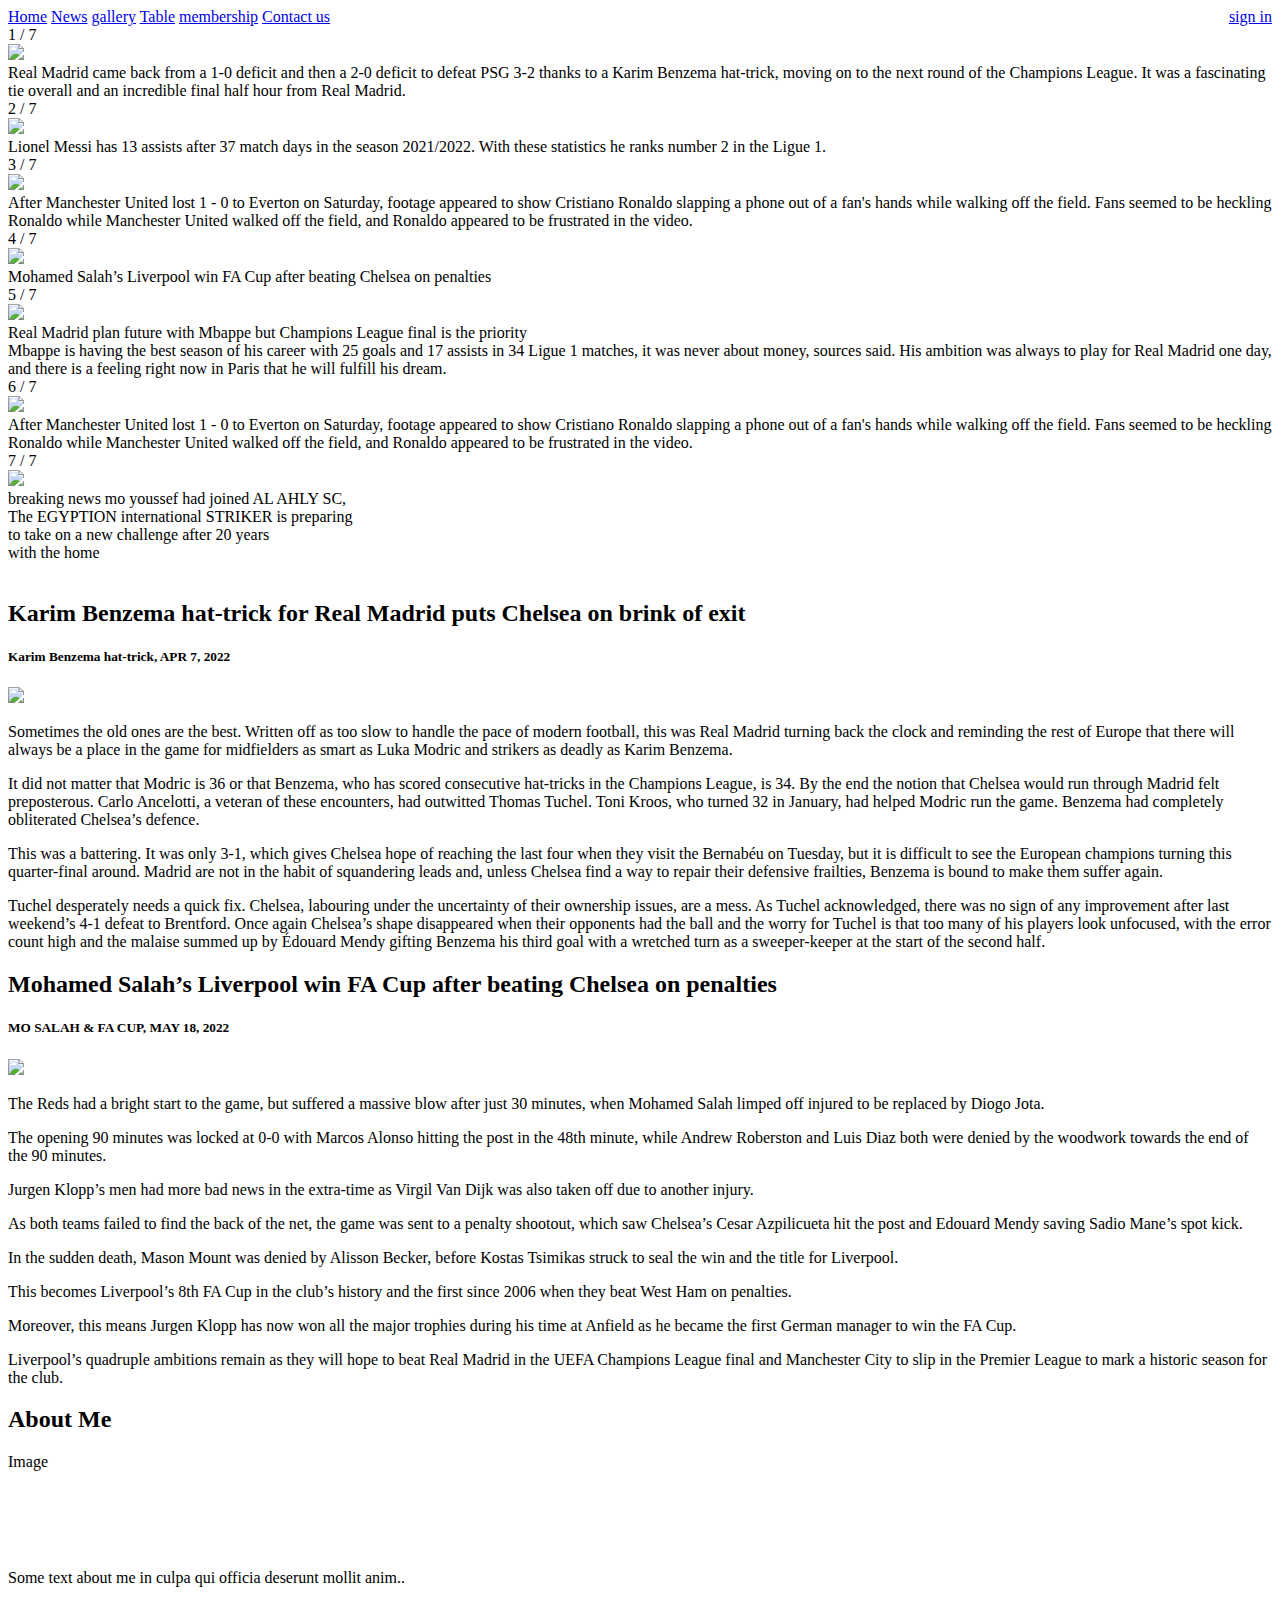
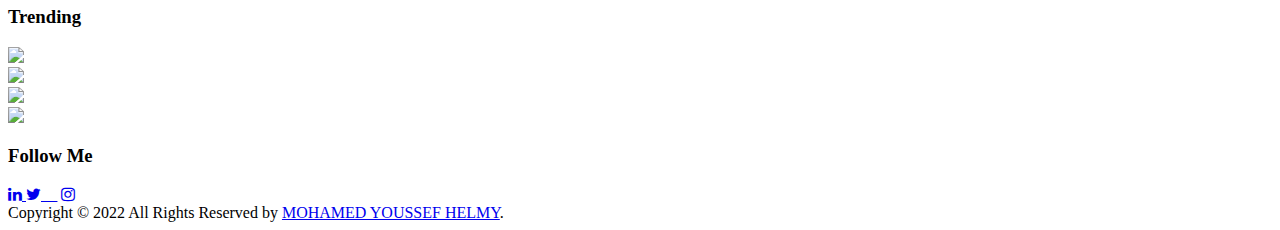
==== index.html @ 644858c1 "Create index.html" ====
<!DOCTYPE html>
<html>
    <link rel="stylesheet" href="style.css">
    <link rel="stylesheet" href="F:\Web\project kolya\css\all.min.css">
    <link rel="stylesheet" href="https://cdnjs.cloudflare.com/ajax/libs/font-awesome/4.7.0/css/font-awesome.min.css">

    <head>
</head>
<body>
    <div class="topnav">
        <a href="#gallary">Home</a>
        <a href="#news">News</a>
        <a href="menu.html">gallery</a>
        <a href="test.html">Table</a>
        <a href="member.html">membership</a>
        <a href="#contact">Contact us</a>
        <a href="sign form.html" style="float:right">sign in</a>
      </div>
      
<div class="header" id="gallary">
        
        <div class="mySlides fade">
            <div class="numbertext">1 / 7</div>
            <img src="img\kb9.jpg" style="width:100% ;"   >
            <div class="text">Real Madrid came back from a 1-0 deficit and then a 2-0 deficit to defeat PSG 3-2 thanks to a Karim Benzema hat-trick, moving on to the next round of the Champions League. It was a fascinating tie overall and an incredible final half hour from Real Madrid.</div>
          </div>        
          <div class="mySlides fade">
            <div class="numbertext">2 / 7</div>
            <img src="img\messi.jpg" style="width:100% ;" >
            <div class="text">Lionel Messi has 13 assists after 37 match days in the season 2021/2022. With these statistics he ranks number 2 in the Ligue 1.</div>
          </div>
          <div class="mySlides fade">
            <div class="numbertext">3 / 7</div>
            <img src="img\cr7.jpg" style="width:100% ;">
            <div class="text">After Manchester United lost 1 - 0 to Everton on Saturday, footage appeared to show Cristiano Ronaldo slapping a phone out of a fan's hands while walking off the field. Fans seemed to be heckling Ronaldo while Manchester United walked off the field, and Ronaldo appeared to be frustrated in the video.</div>
          </div>
          <div class="mySlides fade">
            <div class="numbertext">4 / 7</div>
            <img src="img\salah.jpg" style="width: 100%;" >
            <div class="text"> Mohamed Salah’s Liverpool win FA Cup after beating Chelsea on penalties </div>
          </div>
          <div class="mySlides fade">
            <div class="numbertext">5 / 7</div>
            <img src="img\mp.jpg" style="width:100%;">
            <div class="text">Real Madrid plan future with Mbappe but Champions League final is the priority <br> Mbappe is having the best season of his career with 25 goals and 17 assists in 34 Ligue 1 matches, it was never about money, sources said. His ambition was always to play for Real Madrid one day, and there is a feeling right now in Paris that he will fulfill his dream.</div>
          </div>
          <div class="mySlides fade">
            <div class="numbertext">6 / 7</div>
            <img src="img\cr7.jpg" style="width:100%; ">
            <div class="text">After Manchester United lost 1 - 0 to Everton on Saturday, footage appeared to show Cristiano Ronaldo slapping a phone out of a fan's hands while walking off the field. Fans seemed to be heckling Ronaldo while Manchester United walked off the field, and Ronaldo appeared to be frustrated in the video.</div>
          </div>
          <div class="mySlides fade">
            <div class="numbertext">7 / 7</div>
            <img src="img\mo youssef.jpeg" style="width:40% ;">
            <div class="text" style="width: 100%;" > breaking news mo youssef had joined AL AHLY SC,<br>The EGYPTION international  STRIKER is preparing <br>to take on a new challenge after 20 years<br> with the home</div>
          </div>
              <br>
    
    <div style="text-align:center">
      <span class="dot"></span> 
      <span class="dot"></span> 
      <span class="dot"></span> 
      <span class="dot"></span> 
      <span class="dot"></span> 
      <span class="dot"></span> 
      <span class="dot"></span> 
    </div>
    

</div>


<div class="row">
  <div class="leftcolumn">
    <div class="card" id="news">
      <h2>Karim Benzema hat-trick for Real Madrid puts Chelsea on brink of exit</h2>
      <h5>Karim Benzema hat-trick, APR 7, 2022</h5>
      <div class="fakeimg" >  
        <img src="img\kb9.jpg" style="width: 100%;" >
     </div>
      <p>Sometimes the old ones are the best. Written off as too slow to handle the pace of modern football, this was Real Madrid turning back the clock and reminding the rest of Europe that there will always be a place in the game for midfielders as smart as Luka Modric and strikers as deadly as Karim Benzema.</p>
      <p>It did not matter that Modric is 36 or that Benzema, who has scored consecutive hat-tricks in the Champions League, is 34. By the end the notion that Chelsea would run through Madrid felt preposterous. Carlo Ancelotti, a veteran of these encounters, had outwitted Thomas Tuchel. Toni Kroos, who turned 32 in January, had helped Modric run the game. Benzema had completely obliterated Chelsea’s defence.</p>
      <p> This was a battering. It was only 3-1, which gives Chelsea hope of reaching the last four when they visit the Bernabéu on Tuesday, but it is difficult to see the European champions turning this quarter-final around. Madrid are not in the habit of squandering leads and, unless Chelsea find a way to repair their defensive frailties, Benzema is bound to make them suffer again.</p>  
      <p>Tuchel desperately needs a quick fix. Chelsea, labouring under the uncertainty of their ownership issues, are a mess. As Tuchel acknowledged, there was no sign of any improvement after last weekend’s 4-1 defeat to Brentford. Once again Chelsea’s shape disappeared when their opponents had the ball and the worry for Tuchel is that too many of his players look unfocused, with the error count high and the malaise summed up by Édouard Mendy gifting Benzema his third goal with a wretched turn as a sweeper-keeper at the start of the second half.</p>  
    </div>
    <div class="card">
      <h2>Mohamed Salah’s Liverpool win FA Cup after beating Chelsea on penalties</h2>
      <h5>MO SALAH & FA CUP, MAY 18, 2022</h5>
      <div class="fakeimg">
        <img src="img\salah.webp" style="width: 100%;" >
      </div>
      <p>The Reds had a bright start to the game, but suffered a massive blow after just 30 minutes, when Mohamed Salah limped off injured to be replaced by Diogo Jota.</p>
      <p>The opening 90 minutes was locked at 0-0 with Marcos Alonso hitting the post in the 48th minute, while Andrew Roberston and Luis Diaz both were denied by the woodwork towards the end of the 90 minutes.</p>
      <p>Jurgen Klopp’s men had more bad news in the extra-time as Virgil Van Dijk was also taken off due to another injury.</p>
      <p>As both teams failed to find the back of the net, the game was sent to a penalty shootout, which saw Chelsea’s Cesar Azpilicueta hit the post and Edouard Mendy saving Sadio Mane’s spot kick.</p>
      <p>In the sudden death, Mason Mount was denied by Alisson Becker, before Kostas Tsimikas struck to seal the win and the title for Liverpool.</p>
      <p>This becomes Liverpool’s 8th FA Cup in the club’s history and the first since 2006 when they beat West Ham on penalties.</p>
      <p>Moreover, this means Jurgen Klopp has now won all the major trophies during his time at Anfield as he became the first German manager to win the FA Cup.</p>
      <p>Liverpool’s quadruple ambitions remain as they will hope to beat Real Madrid in the UEFA Champions League final and Manchester City to slip in the Premier League to mark a historic season for the club.</p>
    </div>
  </div>
  <div class="rightcolumn">
    <div class="card" >
      <h2>About Me</h2>
      <div class="fakeimg" style="height:100px;">Image</div>
      <p>Some text about me in culpa qui officia deserunt mollit anim..</p>
    </div>
    <div class="card" id="trend" >
        <h3>Trending</h3>
      <div class="fakeimg">
        <a href="https://www.kingfut.com/2022/05/14/mohamed-salah-liverpool-fa-cup-win/">      
     <img src="img\salah.jpg" style="width: 100%;" >
      </a>
    </div>
    <div class="fakeimg">
        <a href="https://www.youtube.com/watch?v=PijxXxmPAd4">      
            <img src="img\cr7.jpg" style="width:100% ;">
        </a>
    </div>
    <div class="fakeimg">
        <a href="https://one-versus-one.com/en/players/Lionel-Andres-Messi">      
            <img src="img\messi.jpg" style="width:100% ;" >
      </a>
    </div>
    <div class="fakeimg">
        <a href="https://www.espn.com/soccer/soccer-transfers/story/4668219/psg-give-up-on-kylian-mbappe-with-real-madrid-deal-close-sources">      
            <img src="img\mp.jpg" style="width:100%;">
      </a>
    </div>

    </div>
    <div class="card" id="contact">
        <h3>Follow Me</h3>
      <div class="social-container">
        <a  href="https://www.linkedin.com/in/mohamed-youssef-3921621b5/" class="social-linkedin">   <i class="fa fa-linkedin"></i>
        <a  href="https://www.linkedin.com/in/mohamed-youssef-3921621b5/" class="social-twitter">  <i class="fa fa-twitter"></i></i>
        <a  href="https://www.facebook.com/mohamed.youssef.7528610" class="social-face"><i class="fab fa-facebook-f"></i></a>
        <a  href="https://mail.google.com/mail/u/1/#inbox" class="social-go">  <i class="fab fa-google-plus-g"></i></a>
        <a  href="https://www.instagram.com/mohamed_youssef_j0/?hl=en" class="social-ig">  <i class="fa fa-instagram"></i></a>
        </a>
    </div>
    </div>
  </div>

</div>

<footer class="footer">
<div class="container">
    Copyright &copy; 2022 All Rights Reserved by 
    <a class="link" href="https://www.linkedin.com/in/mohamed-youssef-3921621b5/">MOHAMED YOUSSEF HELMY</a>.
</div>
</footer>
<script src="indexjs.js"></script>
</body>
</html>
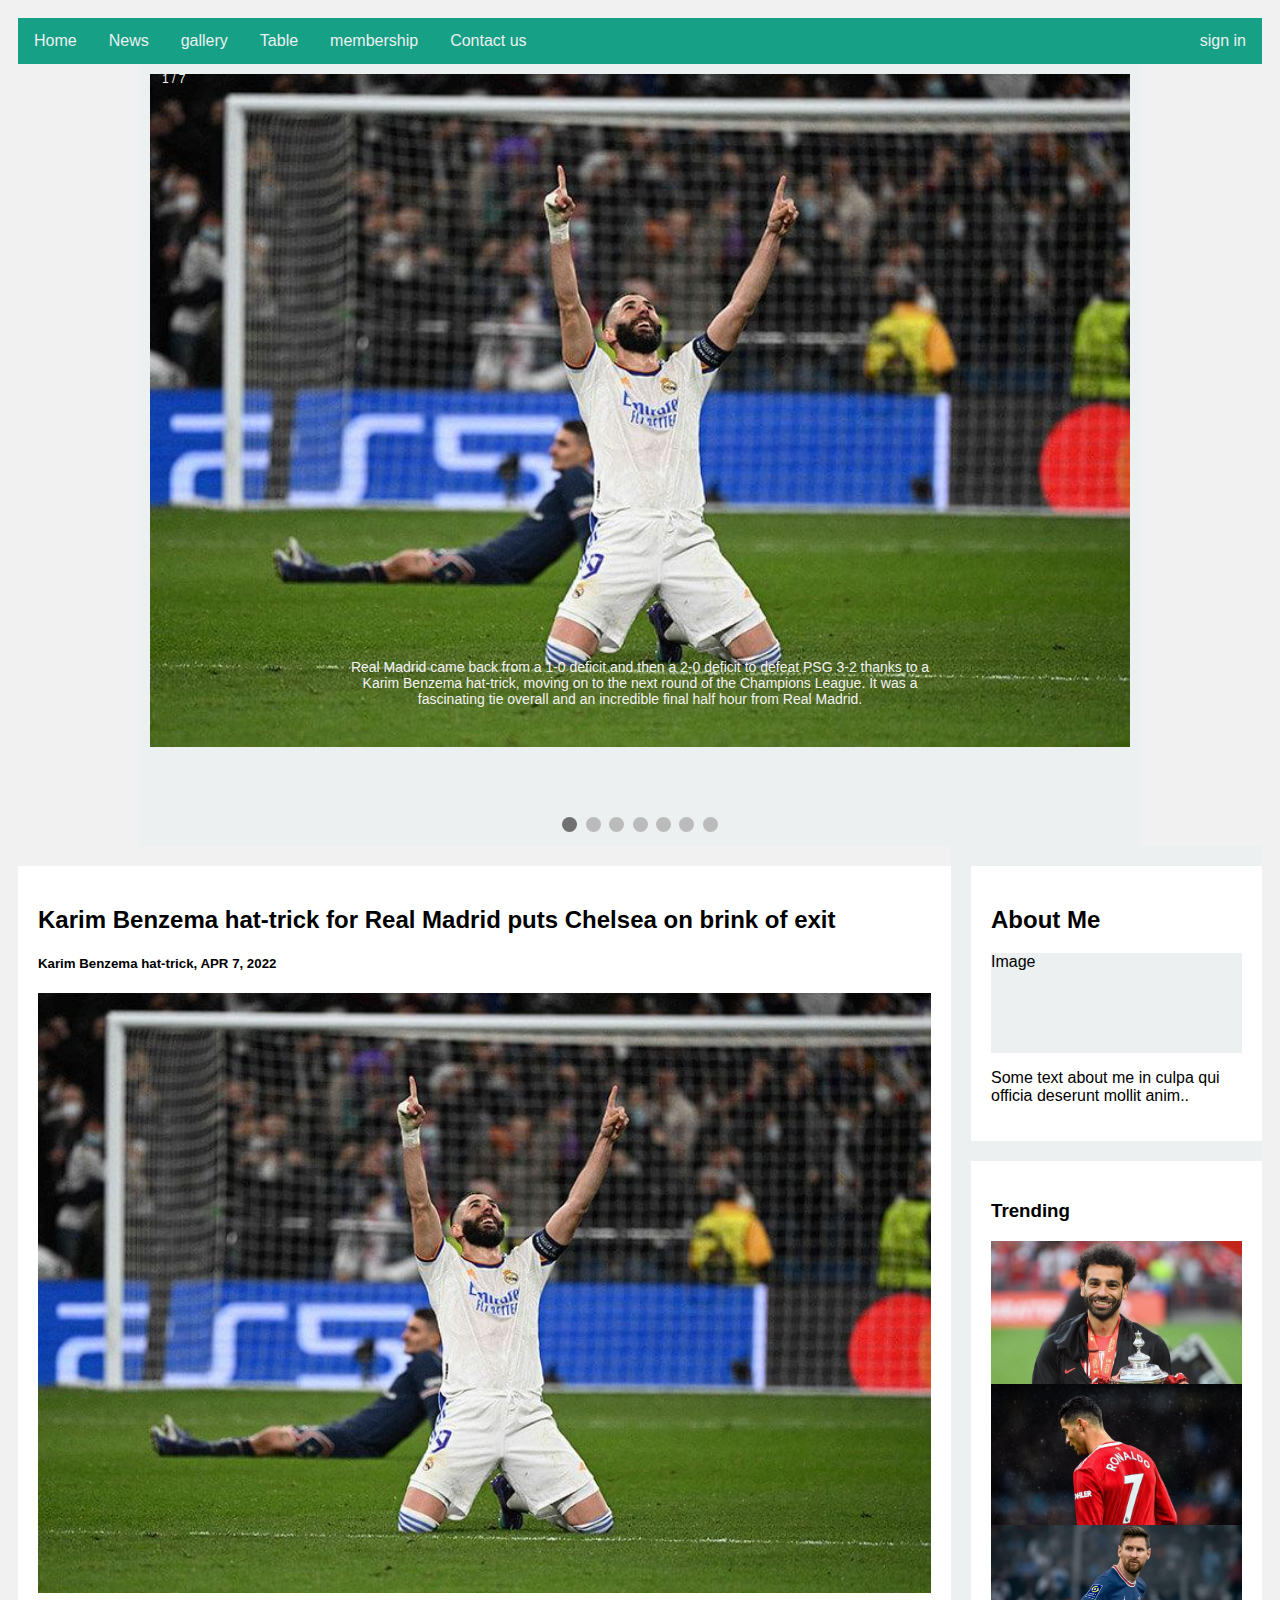
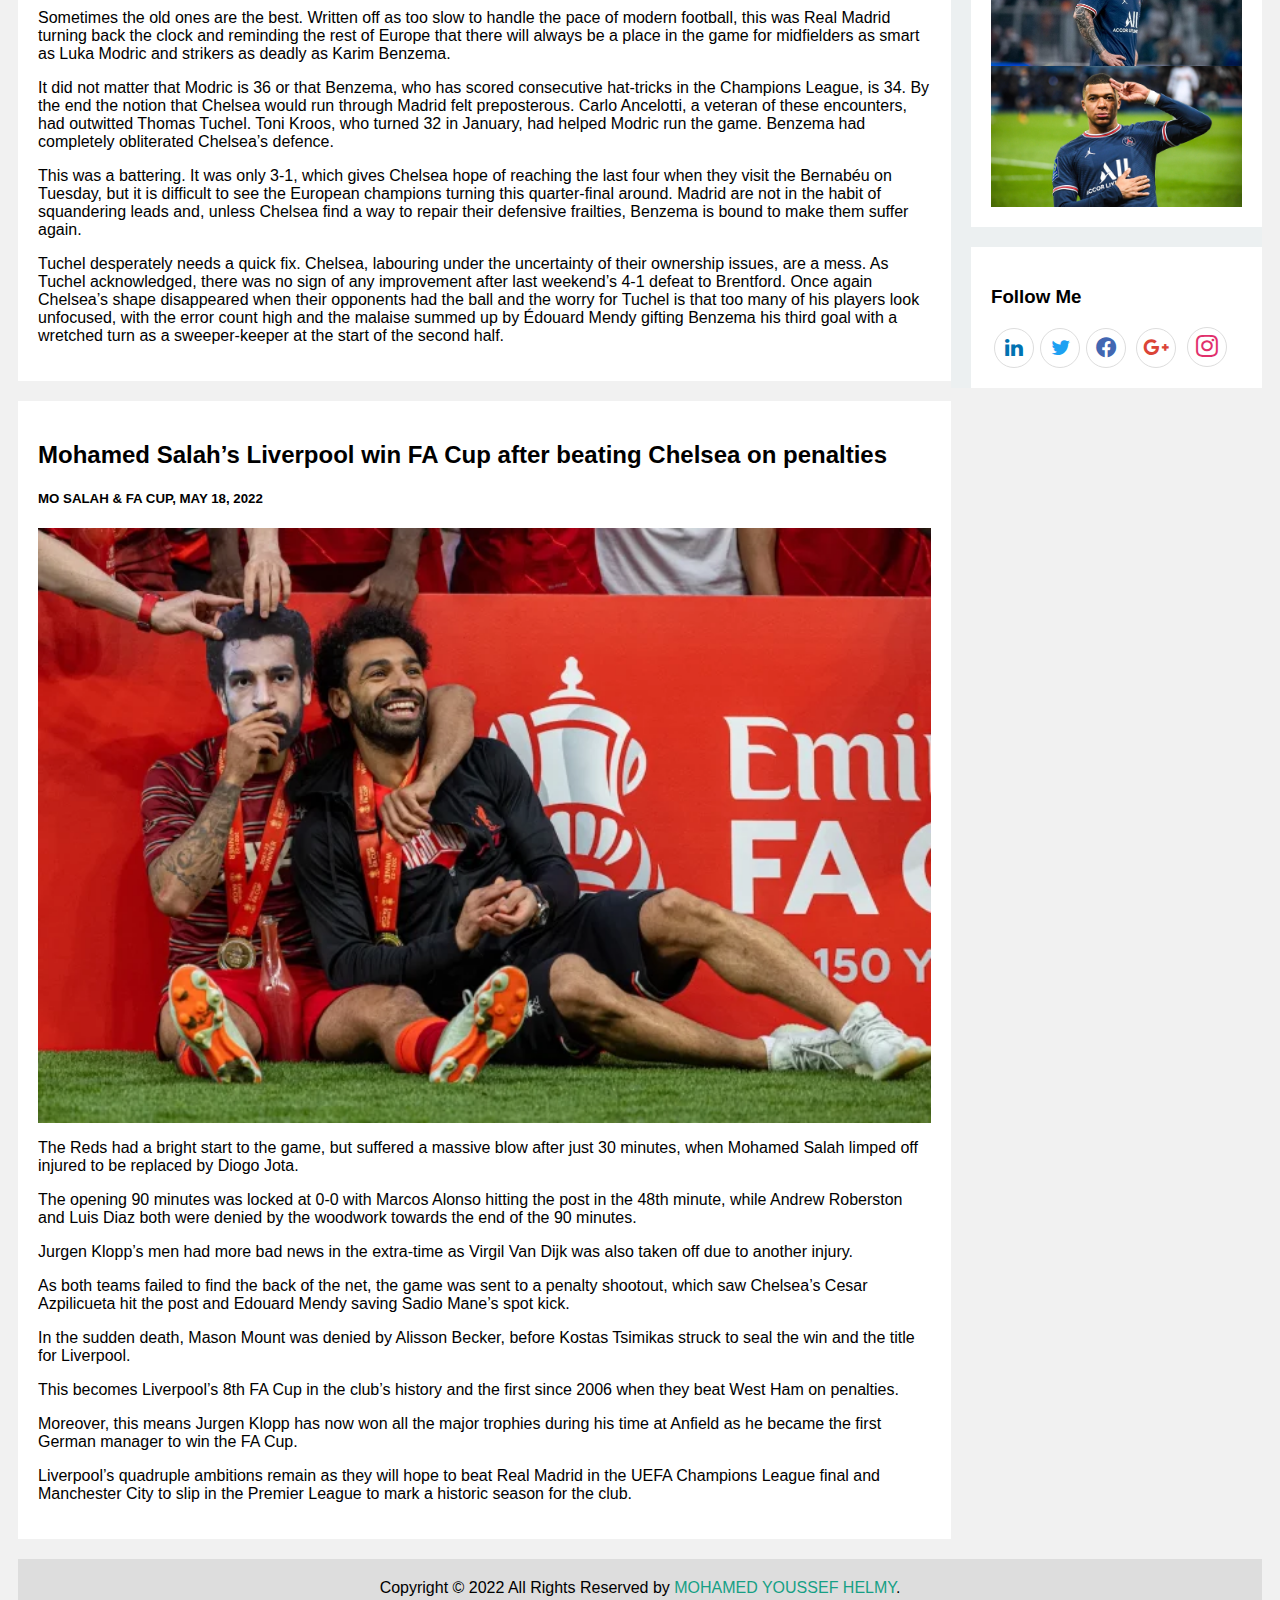
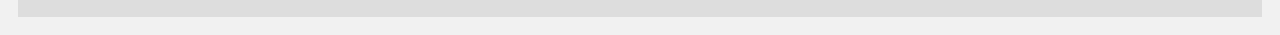
==== commit 12dc8129: "Update index.html" ====
--- a/index.html
+++ b/index.html
@@ -1,7 +1,7 @@
 <!DOCTYPE html>
 <html>
     <link rel="stylesheet" href="style.css">
-    <link rel="stylesheet" href="F:\Web\project kolya\css\all.min.css">
+    <link rel="stylesheet" href="css\all.min.css">
     <link rel="stylesheet" href="https://cdnjs.cloudflare.com/ajax/libs/font-awesome/4.7.0/css/font-awesome.min.css">
 
     <head>
--- a/style.css
+++ b/style.css
@@ -0,0 +1,324 @@
+:root {
+    --primary-color: #16a085;
+    --secondary-color: #1abc9c;
+    --four:#112B3C  ;
+    --orange2:#E04D01;
+    --black: #2c3e50    ;
+    --white: #ecf0f1;
+    --gray: #efefef;
+    --gray-2: #757575;
+
+    --facebook-color: #4267B2;
+    --google-color: #DB4437;
+    --twitter-color: #1DA1F2;
+    --insta-color: #E1306C;
+    --linkedin: #0072b1;
+}
+
+@import url('https://fonts.googleapis.com/css2?family=Poppins:wght@200;300;400;500;600&display=swap');
+
+* {
+    box-sizing: border-box;
+  }
+  
+  body {
+    padding: 10px;
+    background: #f1f1f1;
+    font-family: Verdana, sans-serif;
+  }
+  
+  /* Header/Blog Title */
+  .header {
+    padding: 10px;
+    text-align: center;
+    background: var(--white);
+    max-width: 1000px;
+    max-height: 800px;
+    position: relative;
+    margin: auto;
+
+  }
+  
+  .header h1 {
+    font-size: 50px;
+  }
+  
+  /* Style the top navigation bar */
+  .topnav {
+    overflow: hidden;
+    background-color: var(--primary-color);
+  }
+  
+  /* Style the topnav links */
+  .topnav a {
+    float: left;
+    display: block;
+    color: var(--white);
+    text-align: center;
+    padding: 14px 16px;
+    text-decoration: none;
+  }
+  
+  
+  /* Change color on hover */
+  .topnav a:hover {
+    background-color: var(--secondary-color);
+  }
+  
+  /* Create two unequal columns that floats next to each other */
+  /* Left column */
+  .leftcolumn {   
+    float: left;
+    width: 75%;
+  }
+  
+  /* Right column */
+  .rightcolumn {
+    float: left;
+    width: 25%;
+    background-color: var(--white);
+    padding-left: 20px;
+  }
+  
+  /* Fake image */
+  .fakeimg {
+    background-color: var(--white);
+    width: 100%;
+    padding:  auto ;
+    max-height:600px;
+    overflow: hidden;
+
+  }
+  .social-container a {
+	border: 1px solid #DDDDDD;
+	border-radius: 50%;
+	display: inline-flex;
+	justify-content: center;
+	align-items: center;
+	margin: 0px 3px;
+	height: 40px;
+	width: 40px;
+    text-decoration: none  ;
+}
+.social-face
+{
+    font-size: 1.3em;
+	text-align: center;
+	color: var(--facebook-color);
+
+}
+.social-face:hover{
+	color: white;
+	background: var(--facebook-color);
+}
+.social-go
+{
+    font-size: 1.3em;
+	text-align: center;
+	color: var(--google-color);
+}
+.social-go:hover{
+	background: var(--google-color);
+	color: white;
+}
+
+.social-ig
+{
+    font-size: 1.6em;
+	text-align: center;
+	color: var(--insta-color);
+}
+
+.social-ig:hover
+{
+	background: var(--insta-color);
+	color: white;
+}
+.social-twitter
+{
+    font-size: 1.3em;
+	text-align: center;
+	color: var(--twitter-color);
+}
+
+.social-twitter:hover
+{
+	background: var(--twitter-color);
+	color: white;
+}
+.social-linkedin
+{
+    font-size: 1.3em;
+	text-align: center;
+	color: var(--linkedin);
+}
+
+.social-linkedin:hover
+{
+	background: var(--linkedin);
+	color: white;
+}
+
+  /* Add a card effect for articles */
+  .card {
+    background-color: white;
+    padding: 20px;
+    margin-top: 20px;
+  }
+  
+  /* Clear floats after the columns */
+  .row:after {
+    content: "";
+    display: table;
+    clear: both;
+  }
+  
+  /* Footer */
+  .footer {
+    padding: 20px;
+    text-align: center;
+    background: #ddd;
+    margin-top: 20px;
+  }
+  
+  .mySlides {display: none;}
+  img {
+        vertical-align: middle;
+        
+    }
+  
+  /* Slideshow container */
+
+  
+  /* Caption text */
+  .text {
+    color: #f2f2f2;
+    font-size: 14px;
+    padding: 2px 2px;
+    position: relative;
+    bottom: 90px;
+    width: 60%;
+    margin: 0 auto;
+    text-align: center;
+  }
+  
+  /* Number text (1/3 etc) */
+  .numbertext {
+    color: #f2f2f2;
+    font-size: 12px;
+    padding: 8px 12px;
+    position: absolute;
+    top: 0;
+  }
+  
+  /* The dots/bullets/indicators */
+  .dot {
+    height: 15px;
+    width: 15px;
+    margin: 0 2px;
+    background-color: #bbb;
+    border-radius: 50%;
+    display: inline-block;
+    transition: background-color 0.6s ease;
+  }
+  
+  .active {
+    background-color: #717171;
+  }
+  
+  /* Fading animation */
+  .fade {
+    animation-name: fade;
+    animation-duration: 1.5s;
+  }
+  /*.topnav a+a::before{
+    content: "/\00a0";
+    color: black;
+}
+*/
+  
+  @keyframes fade {
+    from {opacity: .4} 
+    to {opacity: 1}
+  }
+
+
+
+  /* Responsive layout - when the screen is less than 800px wide, make the two columns stack on top of each other instead of next to each other */
+  @media screen and (max-width: 800px) {
+    .leftcolumn, .rightcolumn {   
+      width: 100%;
+      padding: 0;
+    }
+    .header {
+        padding: 10px;
+        text-align: center;
+        background: var(--white);
+        max-width: 600px;
+        max-height: 500px;
+        position: relative;
+        margin: auto;
+        overflow: hidden;
+      }
+
+      .text {
+        color: #f2f2f2;
+        font-size: 14px;
+        padding: 3px 5px;
+        position: absolute;
+        bottom: 50px;
+        width: 95%;
+        margin: 0 2.5%;
+        text-align: center;
+      }
+  }
+  footer .link
+  {
+      text-decoration: none;
+      color: var(--primary-color);
+  }
+  footer .link:hover
+  {
+      color: var(--secondary-color);
+  }
+
+  /* Responsive layout - when the screen is less than 400px wide, make the navigation links stack on top of each other instead of next to each other */
+  @media screen and (max-width: 800px) {
+    .topnav a {
+      float: none;
+      width: 100%;
+    }
+    .header {
+        padding: 0px;
+        padding-top: 3px;
+        text-align: center;
+        background: var(--white);
+        max-width: 600px;
+        max-height: 700px;
+        position: relative;
+        margin: auto;
+      }  
+      .header .mySlides  img{
+        object-fit: scale-down;;
+      }
+      .text {
+        color: #f2f2f2;
+        font-size: 12px;
+        padding: 3px 5px;
+        position: absolute;
+        bottom: 35px;
+        width: 95%;
+        margin: 0 2.5%;
+        text-align: center;
+      }
+      .fakeimg {
+        background-color: var(--white);
+        width: 100%;
+        padding: auto ;
+        max-height:300px;
+        overflow: hidden;
+      }
+    
+    
+    }
+  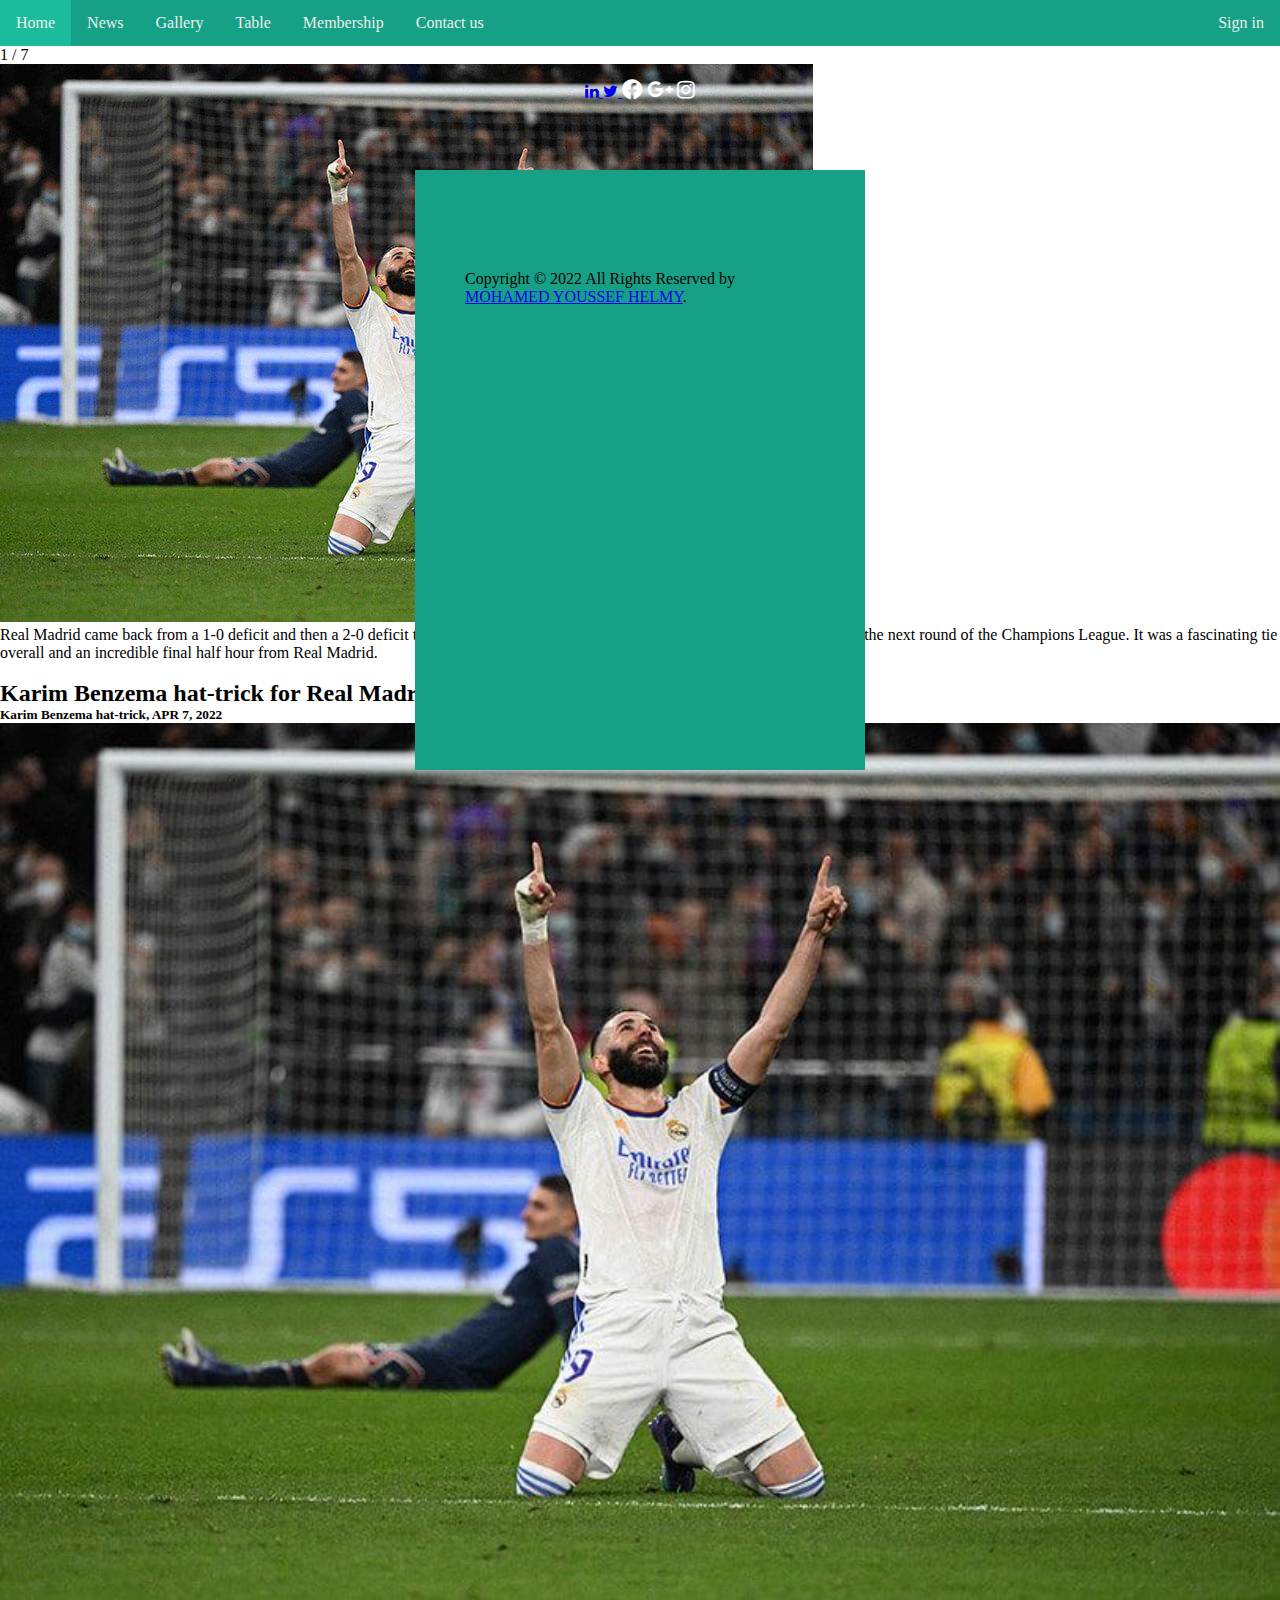
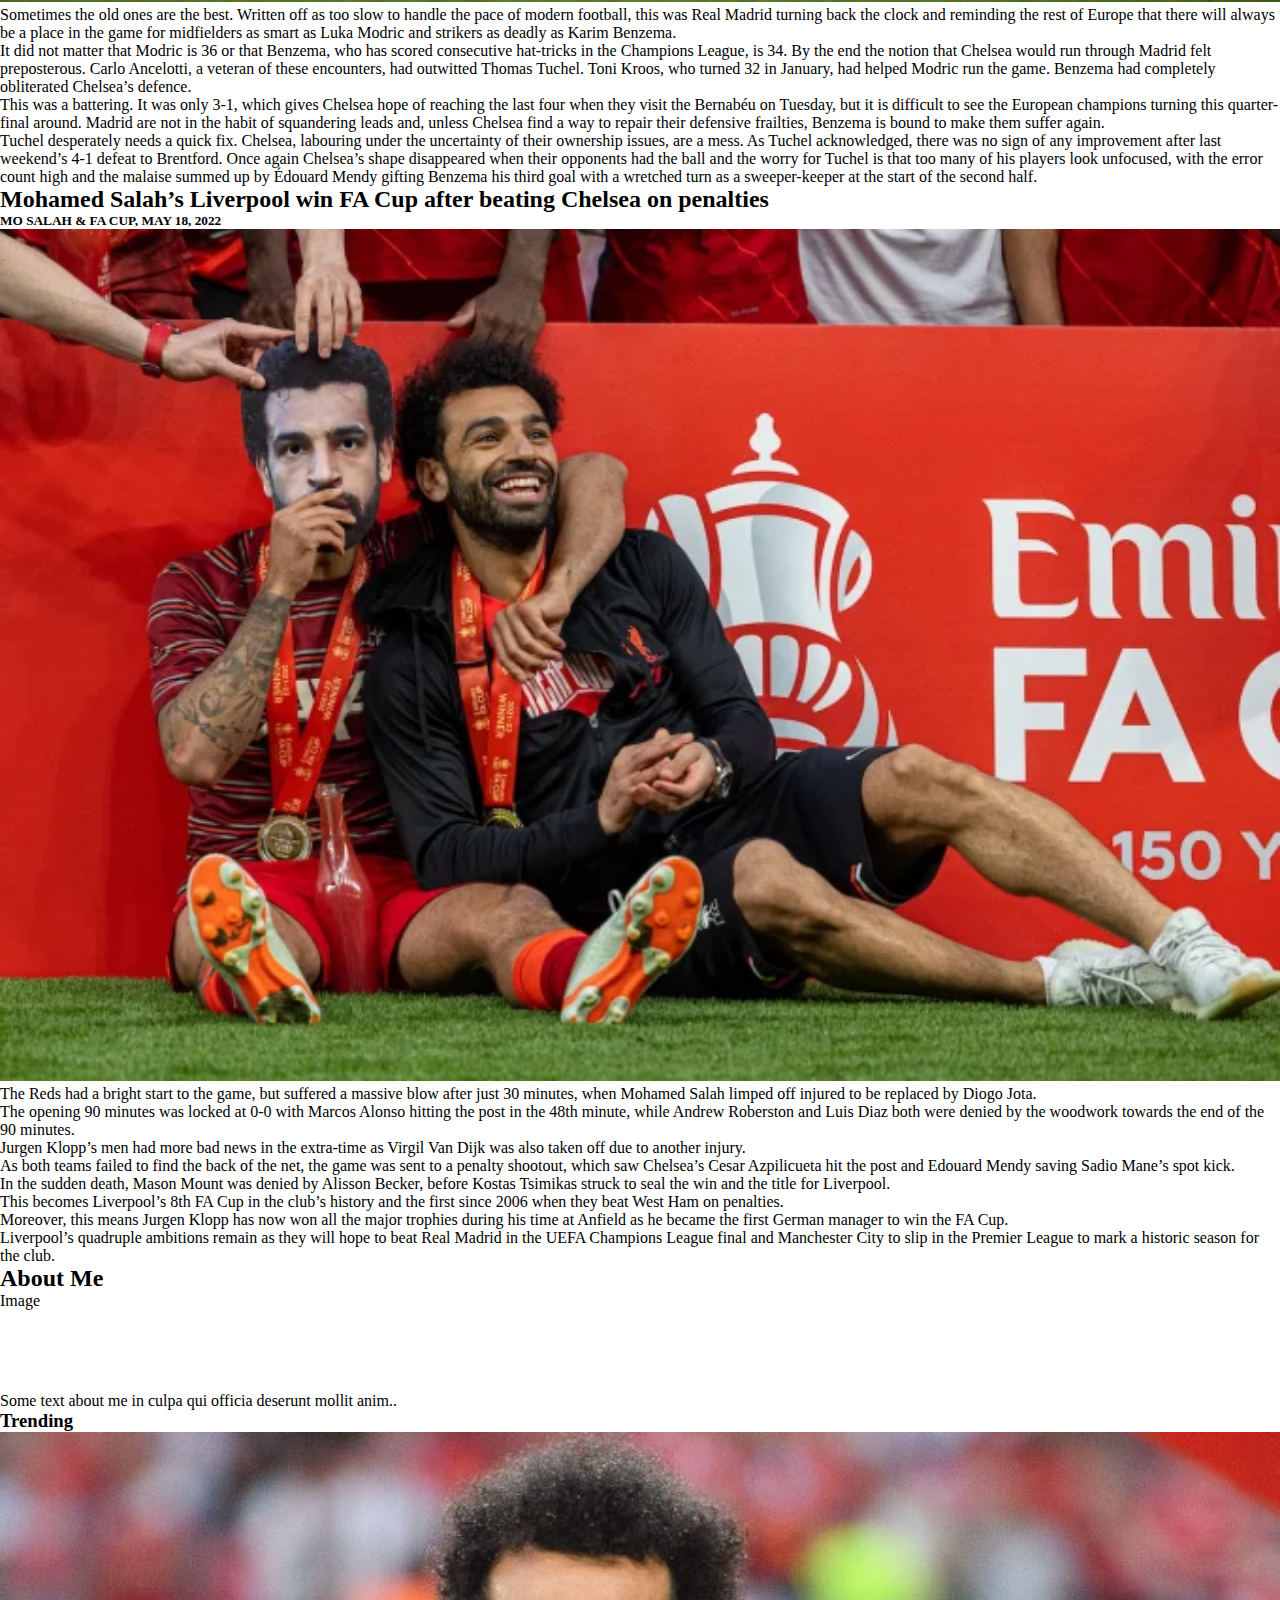
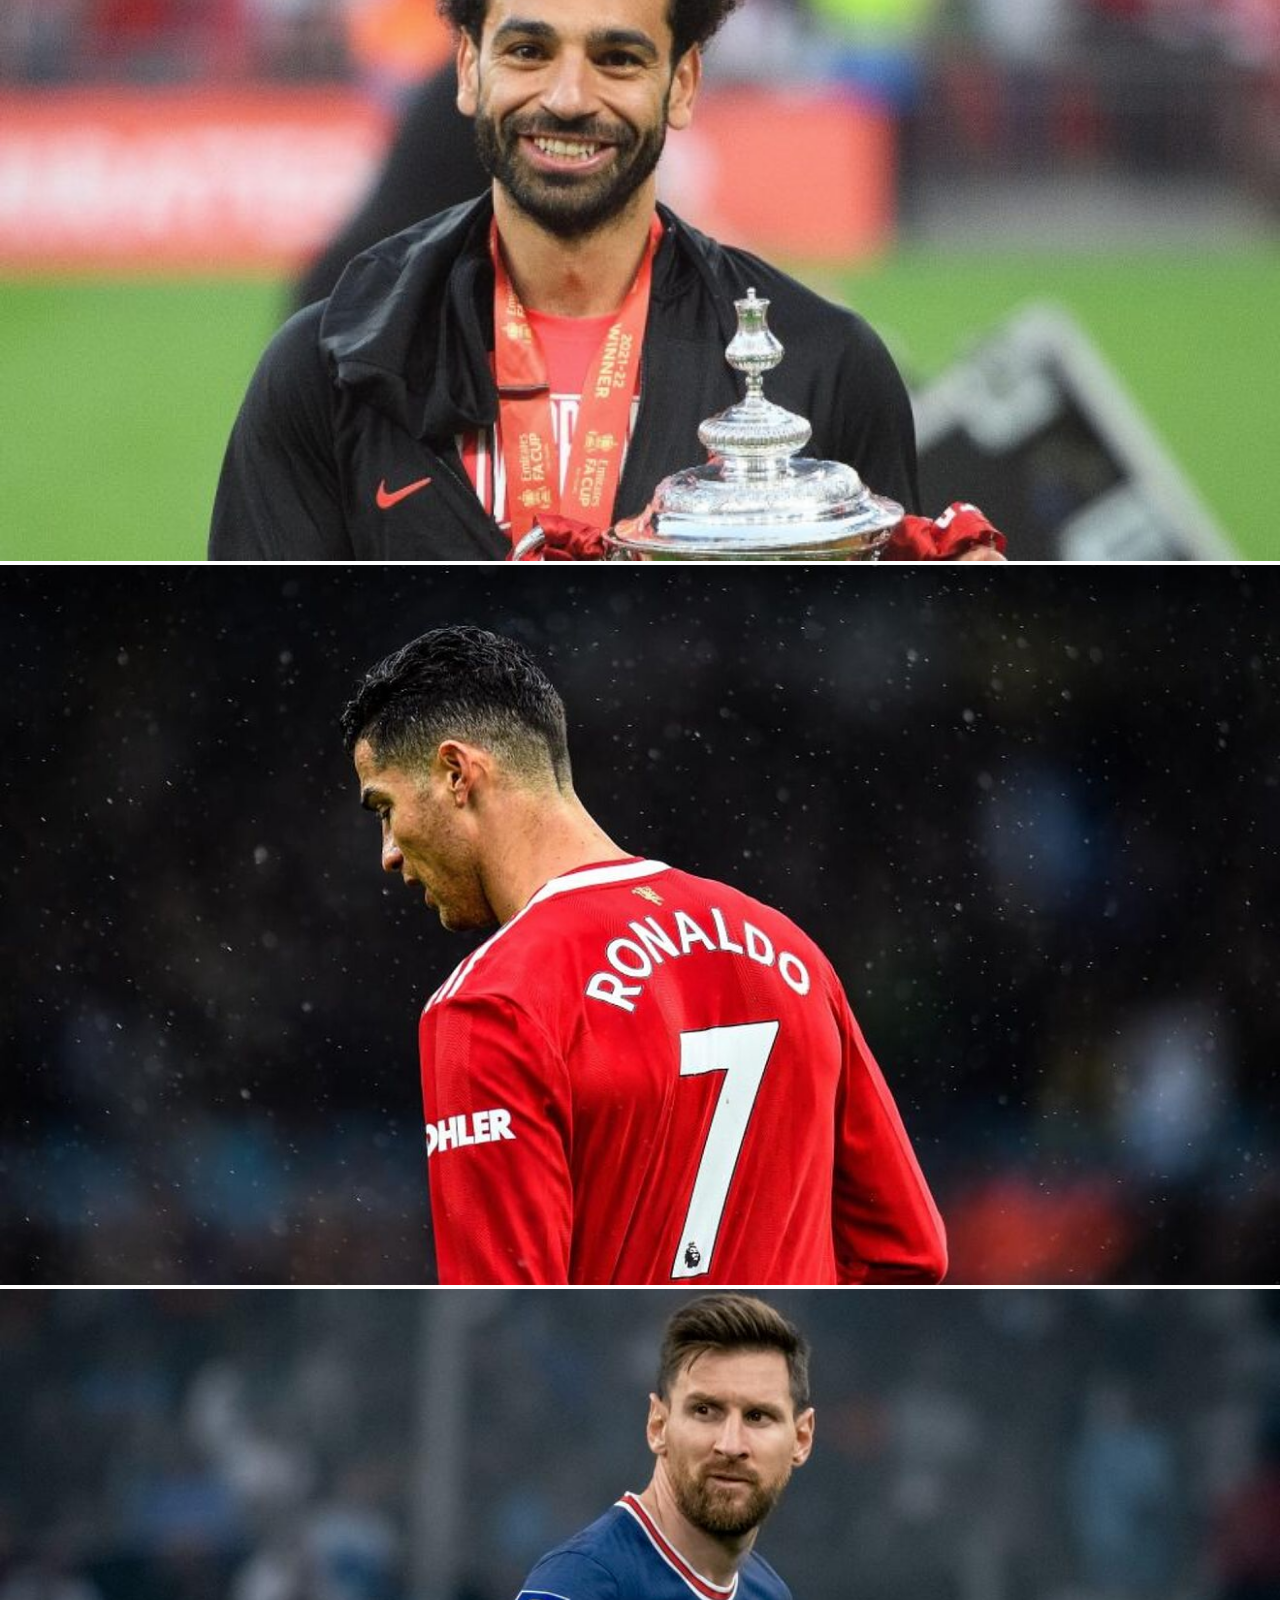
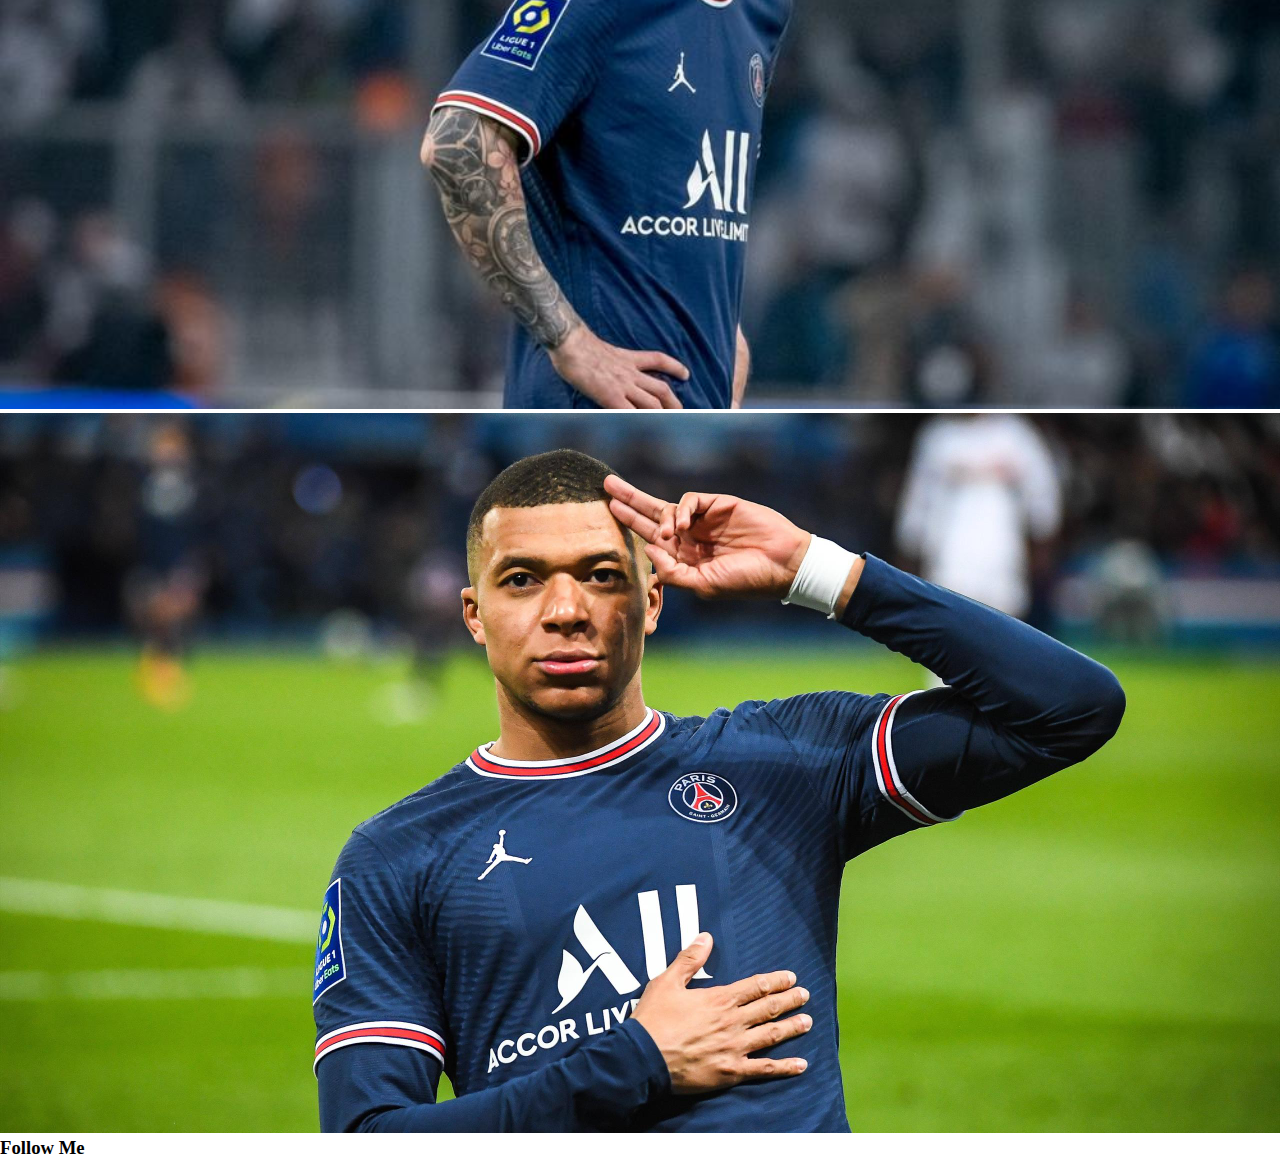
==== commit 51bfc799: "Update index.html" ====
--- a/index.html
+++ b/index.html
@@ -10,48 +10,48 @@
     <div class="topnav">
         <a href="#gallary">Home</a>
         <a href="#news">News</a>
-        <a href="menu.html">gallery</a>
+        <a href="menu.html">Gallery</a>
         <a href="test.html">Table</a>
-        <a href="member.html">membership</a>
+        <a href="member.html">Membership</a>
         <a href="#contact">Contact us</a>
-        <a href="sign form.html" style="float:right">sign in</a>
+        <a href="sign form.html" style="float:right">Sign in</a>
       </div>
       
 <div class="header" id="gallary">
         
         <div class="mySlides fade">
             <div class="numbertext">1 / 7</div>
-            <img src="img\kb9.jpg" style="width:100% ;"   >
+            <img src="img\kb9.jpg">
             <div class="text">Real Madrid came back from a 1-0 deficit and then a 2-0 deficit to defeat PSG 3-2 thanks to a Karim Benzema hat-trick, moving on to the next round of the Champions League. It was a fascinating tie overall and an incredible final half hour from Real Madrid.</div>
           </div>        
           <div class="mySlides fade">
             <div class="numbertext">2 / 7</div>
-            <img src="img\messi.jpg" style="width:100% ;" >
+            <img src="img\messi.jpg"  >
             <div class="text">Lionel Messi has 13 assists after 37 match days in the season 2021/2022. With these statistics he ranks number 2 in the Ligue 1.</div>
           </div>
           <div class="mySlides fade">
             <div class="numbertext">3 / 7</div>
-            <img src="img\cr7.jpg" style="width:100% ;">
+            <img src="img\cr7.jpg" >
             <div class="text">After Manchester United lost 1 - 0 to Everton on Saturday, footage appeared to show Cristiano Ronaldo slapping a phone out of a fan's hands while walking off the field. Fans seemed to be heckling Ronaldo while Manchester United walked off the field, and Ronaldo appeared to be frustrated in the video.</div>
           </div>
           <div class="mySlides fade">
             <div class="numbertext">4 / 7</div>
-            <img src="img\salah.jpg" style="width: 100%;" >
+            <img src="img\salah.jpg"  >
             <div class="text"> Mohamed Salah’s Liverpool win FA Cup after beating Chelsea on penalties </div>
           </div>
           <div class="mySlides fade">
             <div class="numbertext">5 / 7</div>
-            <img src="img\mp.jpg" style="width:100%;">
+            <img src="img\mp.jpg" >
             <div class="text">Real Madrid plan future with Mbappe but Champions League final is the priority <br> Mbappe is having the best season of his career with 25 goals and 17 assists in 34 Ligue 1 matches, it was never about money, sources said. His ambition was always to play for Real Madrid one day, and there is a feeling right now in Paris that he will fulfill his dream.</div>
           </div>
           <div class="mySlides fade">
             <div class="numbertext">6 / 7</div>
-            <img src="img\cr7.jpg" style="width:100%; ">
+            <img src="img\cr7.jpg">
             <div class="text">After Manchester United lost 1 - 0 to Everton on Saturday, footage appeared to show Cristiano Ronaldo slapping a phone out of a fan's hands while walking off the field. Fans seemed to be heckling Ronaldo while Manchester United walked off the field, and Ronaldo appeared to be frustrated in the video.</div>
           </div>
           <div class="mySlides fade">
             <div class="numbertext">7 / 7</div>
-            <img src="img\mo youssef.jpeg" style="width:40% ;">
+            <img src="img\mo youssef.jpeg" >
             <div class="text" style="width: 100%;" > breaking news mo youssef had joined AL AHLY SC,<br>The EGYPTION international  STRIKER is preparing <br>to take on a new challenge after 20 years<br> with the home</div>
           </div>
               <br>
--- a/style.css
+++ b/style.css
@@ -1,50 +1,30 @@
 :root {
-    --primary-color: #16a085;
-    --secondary-color: #1abc9c;
-    --four:#112B3C  ;
-    --orange2:#E04D01;
-    --black: #2c3e50    ;
-    --white: #ecf0f1;
-    --gray: #efefef;
-    --gray-2: #757575;
-
-    --facebook-color: #4267B2;
-    --google-color: #DB4437;
-    --twitter-color: #1DA1F2;
-    --insta-color: #E1306C;
-    --linkedin: #0072b1;
+  --primary-color: #16a085;
+  --secondary-color: #1abc9c;
+  --four:#95a5a6 ;
+  --orange2:#E04D01;
+  --black: #2c3e50    ;
+  --white: #ecf0f1;
+  --gray: #efefef;
+  --gray-2: #757575;
+
+  --facebook-color: #4267B2;
+  --google-color: #DB4437;
+  --twitter-color: #1DA1F2;
+  --insta-color: #E1306C;
+  --linkedin: #0072b1;
 }
 
 @import url('https://fonts.googleapis.com/css2?family=Poppins:wght@200;300;400;500;600&display=swap');
-
-* {
-    box-sizing: border-box;
-  }
-  
-  body {
-    padding: 10px;
-    background: #f1f1f1;
-    font-family: Verdana, sans-serif;
-  }
-  
-  /* Header/Blog Title */
-  .header {
-    padding: 10px;
-    text-align: center;
-    background: var(--white);
-    max-width: 1000px;
-    max-height: 800px;
-    position: relative;
-    margin: auto;
-
-  }
-  
-  .header h1 {
-    font-size: 50px;
-  }
-  
-  /* Style the top navigation bar */
-  .topnav {
+*{
+	padding: 0;
+	margin: 0;
+}
+body{
+  background: url(http://wrbbradio.org/wp-content/uploads/2016/10/grey-background-07.jpg) no-repeat center fixed;
+  background-size: cover;
+}
+.topnav {
     overflow: hidden;
     background-color: var(--primary-color);
   }
@@ -64,32 +44,107 @@
   .topnav a:hover {
     background-color: var(--secondary-color);
   }
-  
-  /* Create two unequal columns that floats next to each other */
-  /* Left column */
-  .leftcolumn {   
-    float: left;
-    width: 75%;
-  }
-  
-  /* Right column */
-  .rightcolumn {
-    float: left;
-    width: 25%;
-    background-color: var(--white);
-    padding-left: 20px;
-  }
-  
-  /* Fake image */
-  .fakeimg {
-    background-color: var(--white);
-    width: 100%;
-    padding:  auto ;
-    max-height:600px;
-    overflow: hidden;
-
-  }
-  .social-container a {
+.container{
+	background: var(--primary-color);
+	width: 350px;
+	height: 500px;
+	padding-bottom: 20px;
+	position: absolute;
+	top:50%;
+	left: 50%;
+	transform: translate(-50%, -50%);
+	margin: auto;
+  padding: 100px 50px 0px 50px;
+  margin-top: 20px;
+}
+
+
+.fl{
+	float: left;
+  width: 110px;
+  line-height: 35px;
+}
+
+.fontLabel{
+  color: white;
+}
+
+.fr{
+	float: right;
+}
+
+.clr{
+	clear: both;
+}
+
+.box{
+	width: 360px;
+	height: 35px;
+	margin-top: 10px;
+	font-family: verdana;
+	font-size: 12px;
+}
+
+.textBox{
+	height: 35px;
+	width: 190px;
+	border: none;
+  padding-left: 20px;
+}
+
+.new{
+  float: left;
+}
+
+.iconBox{
+	height: 35px;
+	width: 40px;
+	line-height: 38px;
+	text-align: center;
+  background: var(--four);
+}
+
+.radio{
+	color: white;
+	background:var(--primary-color);
+	line-height: 38px;
+}
+
+.terms{
+	line-height: 35px;
+	text-align: center;
+	background: var(--primary-color);
+	color: white;
+}
+
+.submit{
+	float: right;
+	border: none;
+	color: white;
+	width: 110px;
+	height: 35px;
+	background: var(--four);
+	text-transform: uppercase;
+  cursor: pointer;
+}
+.submit:hover
+{
+    background-color: var(--secondary-color);
+}
+.box
+{
+    background-color: var(--primary-color);
+}
+.social-container {
+	position: absolute;
+	top:10%;
+	left: 50%;
+	transform: translate(-50%, -50%);
+	margin: auto;
+    z-index: 5;
+}
+
+.social-container span {
 	border: 1px solid #DDDDDD;
 	border-radius: 50%;
 	display: inline-flex;
@@ -98,227 +153,71 @@
 	margin: 0px 3px;
 	height: 40px;
 	width: 40px;
-    text-decoration: none  ;
 }
 .social-face
 {
     font-size: 1.3em;
 	text-align: center;
-	color: var(--facebook-color);
-
+	color: white;
 }
 .social-face:hover{
-	color: white;
+
 	background: var(--facebook-color);
 }
 .social-go
 {
     font-size: 1.3em;
 	text-align: center;
-	color: var(--google-color);
+	color: white;
 }
 .social-go:hover{
 	background: var(--google-color);
-	color: white;
 }
 
 .social-ig
 {
-    font-size: 1.6em;
-	text-align: center;
-	color: var(--insta-color);
-}
-
+    font-size: 1.3em;
+	text-align: center;
+	color: white;
+}
 .social-ig:hover
 {
 	background: var(--insta-color);
-	color: white;
-}
-.social-twitter
-{
-    font-size: 1.3em;
-	text-align: center;
-	color: var(--twitter-color);
-}
-
-.social-twitter:hover
-{
-	background: var(--twitter-color);
-	color: white;
-}
-.social-linkedin
-{
-    font-size: 1.3em;
-	text-align: center;
-	color: var(--linkedin);
-}
-
-.social-linkedin:hover
-{
-	background: var(--linkedin);
-	color: white;
-}
-
-  /* Add a card effect for articles */
-  .card {
-    background-color: white;
-    padding: 20px;
-    margin-top: 20px;
-  }
-  
-  /* Clear floats after the columns */
-  .row:after {
-    content: "";
-    display: table;
-    clear: both;
-  }
-  
-  /* Footer */
-  .footer {
-    padding: 20px;
-    text-align: center;
-    background: #ddd;
-    margin-top: 20px;
-  }
-  
-  .mySlides {display: none;}
-  img {
-        vertical-align: middle;
-        
-    }
-  
-  /* Slideshow container */
-
-  
-  /* Caption text */
-  .text {
-    color: #f2f2f2;
-    font-size: 14px;
-    padding: 2px 2px;
-    position: relative;
-    bottom: 90px;
-    width: 60%;
-    margin: 0 auto;
-    text-align: center;
-  }
-  
-  /* Number text (1/3 etc) */
-  .numbertext {
-    color: #f2f2f2;
-    font-size: 12px;
-    padding: 8px 12px;
-    position: absolute;
-    top: 0;
-  }
-  
-  /* The dots/bullets/indicators */
-  .dot {
-    height: 15px;
-    width: 15px;
-    margin: 0 2px;
-    background-color: #bbb;
-    border-radius: 50%;
-    display: inline-block;
-    transition: background-color 0.6s ease;
-  }
-  
-  .active {
-    background-color: #717171;
-  }
-  
-  /* Fading animation */
-  .fade {
-    animation-name: fade;
-    animation-duration: 1.5s;
-  }
-  /*.topnav a+a::before{
-    content: "/\00a0";
-    color: black;
-}
-*/
-  
-  @keyframes fade {
-    from {opacity: .4} 
-    to {opacity: 1}
-  }
-
-
-
-  /* Responsive layout - when the screen is less than 800px wide, make the two columns stack on top of each other instead of next to each other */
-  @media screen and (max-width: 800px) {
-    .leftcolumn, .rightcolumn {   
-      width: 100%;
-      padding: 0;
-    }
-    .header {
-        padding: 10px;
-        text-align: center;
-        background: var(--white);
-        max-width: 600px;
-        max-height: 500px;
-        position: relative;
-        margin: auto;
-        overflow: hidden;
-      }
-
-      .text {
-        color: #f2f2f2;
-        font-size: 14px;
-        padding: 3px 5px;
-        position: absolute;
-        bottom: 50px;
-        width: 95%;
-        margin: 0 2.5%;
-        text-align: center;
-      }
-  }
-  footer .link
-  {
-      text-decoration: none;
-      color: var(--primary-color);
-  }
-  footer .link:hover
-  {
-      color: var(--secondary-color);
-  }
-
-  /* Responsive layout - when the screen is less than 400px wide, make the navigation links stack on top of each other instead of next to each other */
-  @media screen and (max-width: 800px) {
+}
+@media screen and (min-width: 700px) {
+.sign{
+    float: right !important;
+}
+}
+::-webkit-input-placeholder { /* Chrome/Opera/Safari */
+
+}
+@media screen and (max-width: 700px) {
     .topnav a {
       float: none;
       width: 100%;
     }
-    .header {
-        padding: 0px;
-        padding-top: 3px;
+    .container{
+        background: var(--primary-color);
+        width: 370px;
+        height: 450px;
+        padding-bottom: 20px;
+        position: absolute;
+        top:600px;
+        left: 50%;  
+        transform: translate(-50%, -50%);
+        margin: auto;
+      padding: 70px 10px 20px 10px;
+    }
+    .social-container {
+        position: absolute;
+        top:10%;
+        left: 50%;
+        transform: translate(-50%, -50%);
+        margin: auto;
+        z-index: 5;
+    }
+    .sign{
         text-align: center;
-        background: var(--white);
-        max-width: 600px;
-        max-height: 700px;
-        position: relative;
-        margin: auto;
-      }  
-      .header .mySlides  img{
-        object-fit: scale-down;;
-      }
-      .text {
-        color: #f2f2f2;
-        font-size: 12px;
-        padding: 3px 5px;
-        position: absolute;
-        bottom: 35px;
-        width: 95%;
-        margin: 0 2.5%;
-        text-align: center;
-      }
-      .fakeimg {
-        background-color: var(--white);
-        width: 100%;
-        padding: auto ;
-        max-height:300px;
-        overflow: hidden;
-      }
-    
-    
-    }
-  +    }
+}
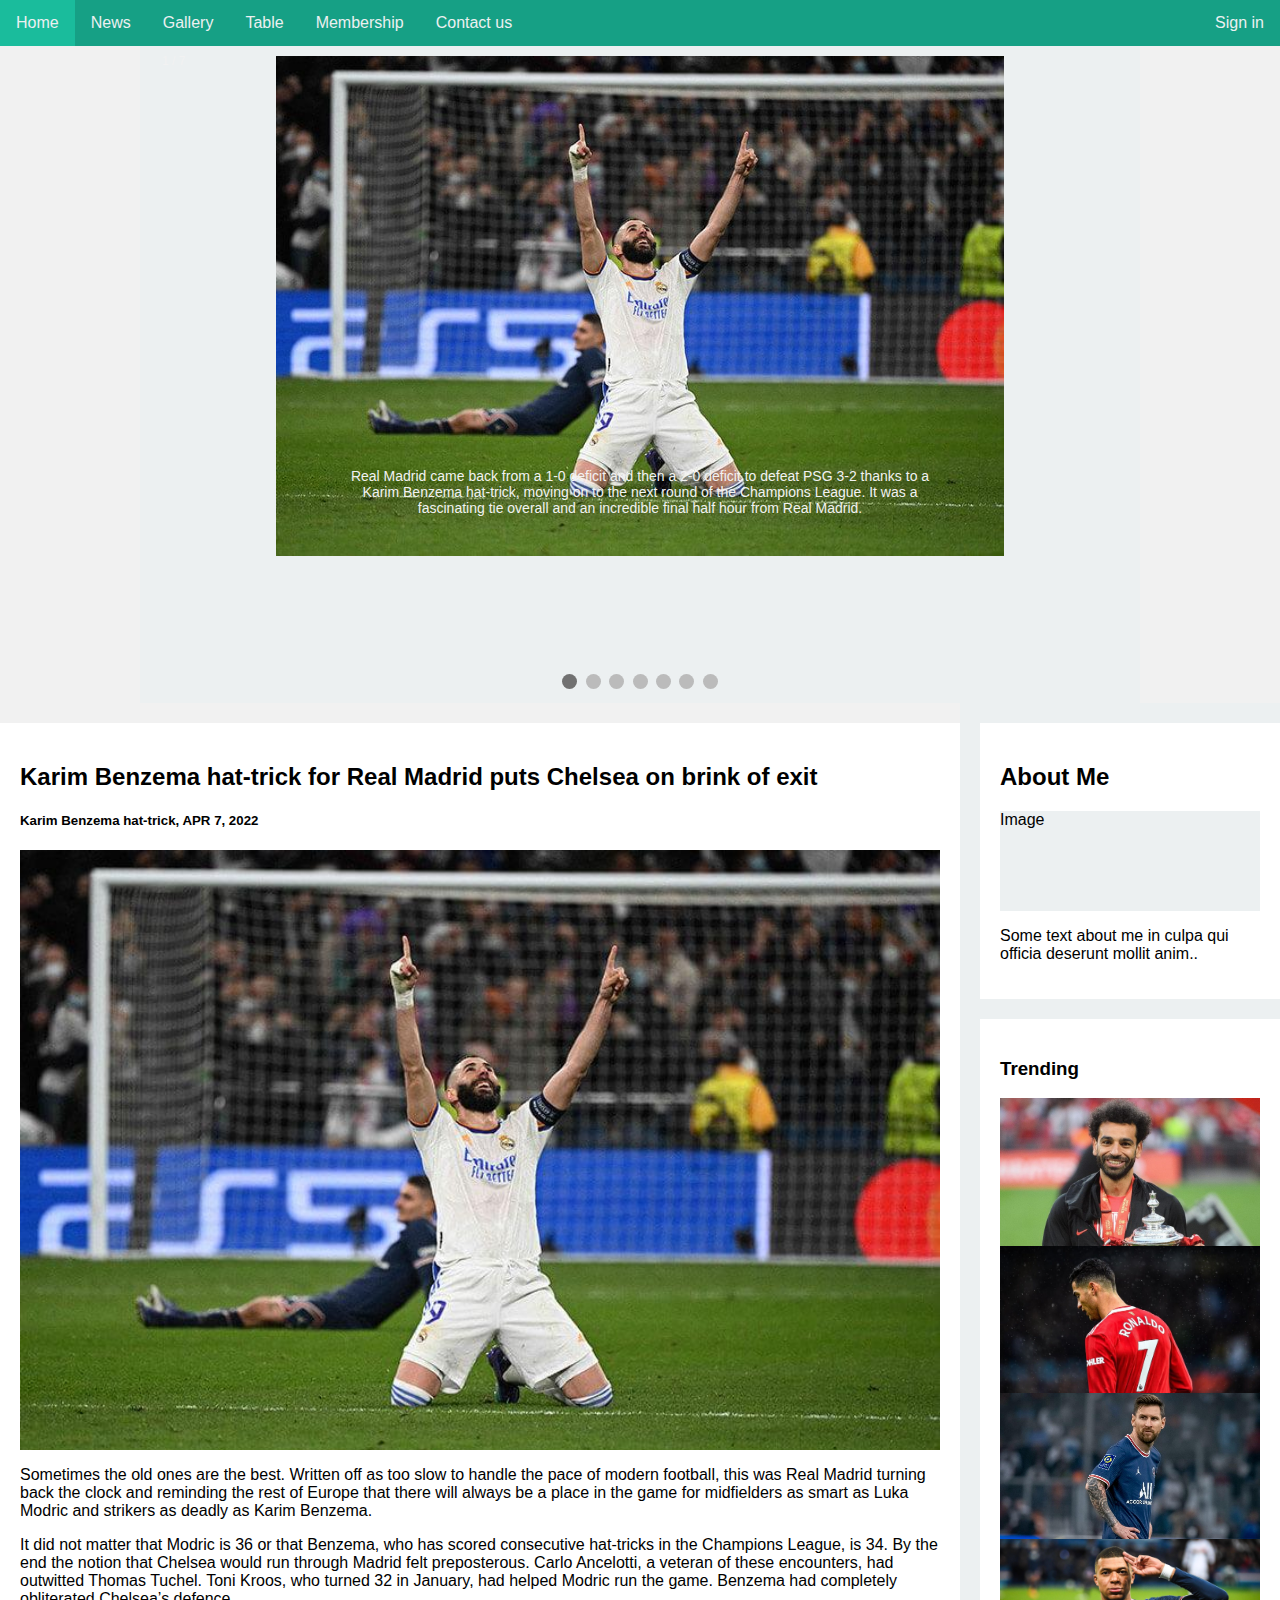
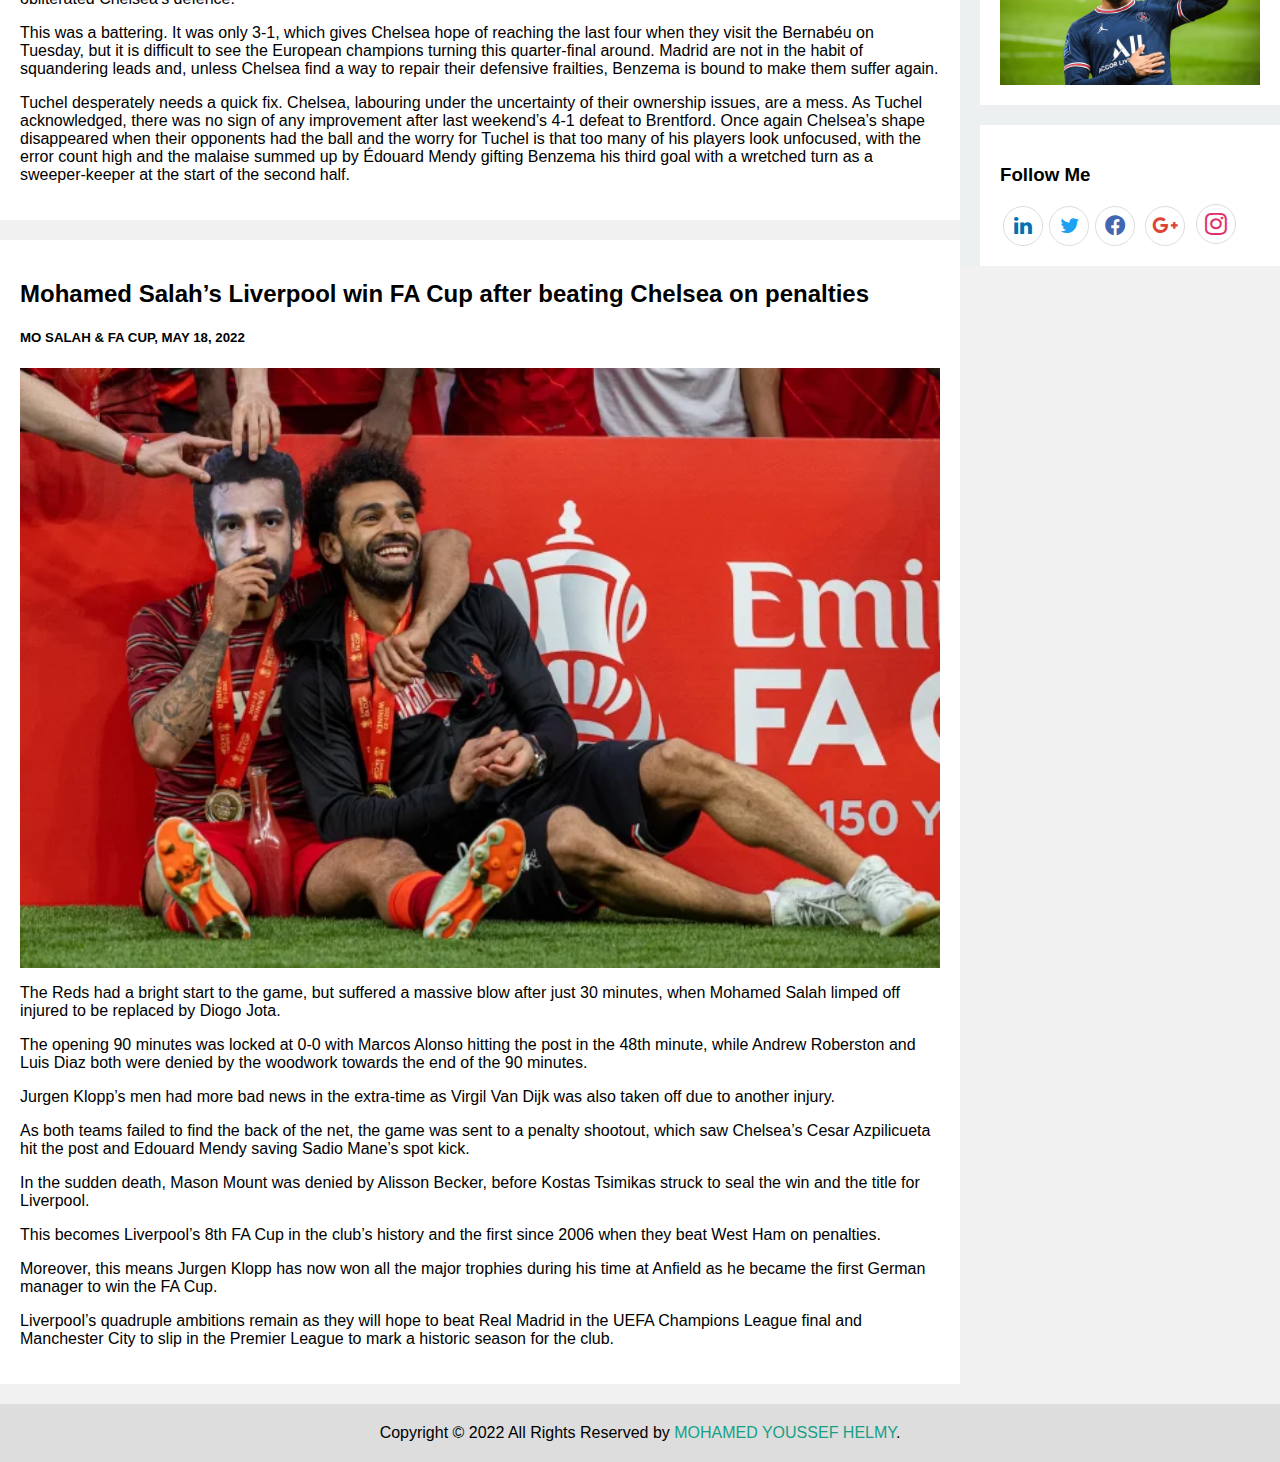
==== commit 6d66c1a1: "Update index.html" ====
--- a/index.html
+++ b/index.html
@@ -3,7 +3,7 @@
     <link rel="stylesheet" href="style.css">
     <link rel="stylesheet" href="css\all.min.css">
     <link rel="stylesheet" href="https://cdnjs.cloudflare.com/ajax/libs/font-awesome/4.7.0/css/font-awesome.min.css">
-
+    <title>MO Yousef website</title>
     <head>
 </head>
 <body>
--- a/style.css
+++ b/style.css
@@ -1,7 +1,7 @@
 :root {
   --primary-color: #16a085;
   --secondary-color: #1abc9c;
-  --four:#95a5a6 ;
+  --four:#112B3C  ;
   --orange2:#E04D01;
   --black: #2c3e50    ;
   --white: #ecf0f1;
@@ -16,208 +16,319 @@
 }
 
 @import url('https://fonts.googleapis.com/css2?family=Poppins:wght@200;300;400;500;600&display=swap');
-*{
-	padding: 0;
-	margin: 0;
-}
-body{
-  background: url(http://wrbbradio.org/wp-content/uploads/2016/10/grey-background-07.jpg) no-repeat center fixed;
-  background-size: cover;
-}
+
+* {
+  box-sizing: border-box;
+}
+
+body {
+  margin: 0px ;
+  padding: 0px;
+  background: #f1f1f1;
+  font-family: Verdana, sans-serif;
+}
+
+/* Header/Blog Title */
+.header {
+  padding: 10px;
+  text-align: center;
+  background: var(--white);
+  max-width: 1000px;
+  max-height: 800px;
+  position: relative;
+  margin: auto;
+  overflow: hidden;
+}
+.header img{
+  width: auto;
+}
+.mySlides img{
+  width: auto;
+  max-height: 500px;
+}
+
+.header h1 {
+  font-size: 50px;
+}
+
+/* Style the top navigation bar */
 .topnav {
-    overflow: hidden;
-    background-color: var(--primary-color);
+  overflow: hidden;
+  background-color: var(--primary-color);
+}
+
+/* Style the topnav links */
+.topnav a {
+  float: left;
+  display: block;
+  color: var(--white);
+  text-align: center;
+  padding: 14px 16px;
+  text-decoration: none;
+}
+
+
+/* Change color on hover */
+.topnav a:hover {
+  background-color: var(--secondary-color);
+}
+
+/* Create two unequal columns that floats next to each other */
+/* Left column */
+.leftcolumn {   
+  float: left;
+  width: 75%;
+}
+
+/* Right column */
+.rightcolumn {
+  float: left;
+  width: 25%;
+  background-color: var(--white);
+  padding-left: 20px;
+}
+
+/* Fake image */
+.fakeimg {
+  background-color: var(--white);
+  width: 100%;
+  padding:  auto ;
+  max-height:600px;
+  overflow: hidden;
+
+}
+.social-container a {
+border: 1px solid #DDDDDD;
+border-radius: 50%;
+display: inline-flex;
+justify-content: center;
+align-items: center;
+margin: 0px 3px;
+height: 40px;
+width: 40px;
+  text-decoration: none  ;
+}
+.social-face
+{
+  font-size: 1.3em;
+text-align: center;
+color: var(--facebook-color);
+
+}
+.social-face:hover{
+color: white;
+background: var(--facebook-color);
+}
+.social-go
+{
+  font-size: 1.3em;
+text-align: center;
+color: var(--google-color);
+}
+.social-go:hover{
+background: var(--google-color);
+color: white;
+}
+
+.social-ig
+{
+  font-size: 1.6em;
+text-align: center;
+color: var(--insta-color);
+}
+
+.social-ig:hover
+{
+background: var(--insta-color);
+color: white;
+}
+.social-twitter
+{
+  font-size: 1.3em;
+text-align: center;
+color: var(--twitter-color);
+}
+
+.social-twitter:hover
+{
+background: var(--twitter-color);
+color: white;
+}
+.social-linkedin
+{
+  font-size: 1.3em;
+text-align: center;
+color: var(--linkedin);
+}
+
+.social-linkedin:hover
+{
+background: var(--linkedin);
+color: white;
+}
+
+/* Add a card effect for articles */
+.card {
+  background-color: white;
+  padding: 20px;
+  margin-top: 20px;
+}
+
+/* Clear floats after the columns */
+.row:after {
+  content: "";
+  display: table;
+  clear: both;
+}
+
+/* Footer */
+.footer {
+  padding: 20px;
+  text-align: center;
+  background: #ddd;
+  margin-top: 20px;
+}
+
+.mySlides {
+  display: none;
+  height: 600px;
+}
+img {
+      vertical-align: middle;
+      
   }
-  
-  /* Style the topnav links */
+
+/* Slideshow container */
+
+
+/* Caption text */
+.text {
+  color: #f2f2f2;
+  font-size: 14px;
+  padding: 2px 2px;
+  position: relative;
+  bottom: 90px;
+  width: 60%;
+  margin: 0 auto;
+  text-align: center;
+}
+
+/* Number text (1/3 etc) */
+.numbertext {
+  color: #f2f2f2;
+  font-size: 12px;
+  padding: 8px 12px;
+  position: absolute;
+  top: 0;
+}
+
+/* The dots/bullets/indicators */
+.dot {
+  height: 15px;
+  width: 15px;
+  margin: 0 2px;
+  background-color: #bbb;
+  border-radius: 50%;
+  display: inline-block;
+  transition: background-color 0.6s ease;
+}
+
+.active {
+  background-color: #717171;
+}
+
+/* Fading animation */
+.fade {
+  animation-name: fade;
+  animation-duration: 1.5s;
+}
+/*.topnav a+a::before{
+  content: "/\00a0";
+  color: black;
+}
+*/
+
+@keyframes fade {
+  from {opacity: .4} 
+  to {opacity: 1}
+}
+
+
+
+/* Responsive layout - when the screen is less than 800px wide, make the two columns stack on top of each other instead of next to each other */
+@media screen and (max-width: 985px) {
+  .leftcolumn, .rightcolumn {   
+    width: 100%;
+    padding: 0;
+  }
+  .header {
+      padding: 10px;
+      text-align: center;
+      background: var(--white);
+      max-width: 600px;
+      max-height: 500px;
+      position: relative;
+      margin: auto;
+      overflow: hidden;
+    }
+
+    .text {
+      color: #f2f2f2;
+      font-size: 14px;
+      padding: 3px 5px;
+      position: absolute;
+      bottom: 50px;
+      width: 95%;
+      margin: 0 2.5%;
+      text-align: center;
+    }
+}
+footer .link
+{
+    text-decoration: none;
+    color: var(--primary-color);
+}
+footer .link:hover
+{
+    color: var(--secondary-color);
+}
+
+/* Responsive layout - when the screen is less than 400px wide, make the navigation links stack on top of each other instead of next to each other */
+@media screen and (max-width: 1000px) {
   .topnav a {
-    float: left;
-    display: block;
-    color: var(--white);
-    text-align: center;
-    padding: 14px 16px;
-    text-decoration: none;
+    float: none;
+    width: 100%;
   }
+  .header {
+      padding: 0px;
+      padding-top: 3px;
+      text-align: center;
+      background: var(--white);
+      max-width: 600px;
+      max-height: 700px;
+      position: relative;
+      margin: auto;
+    }  
+    .header .mySlides  img{
+      object-fit: scale-down;;
+    }
+    .text {
+      color: #f2f2f2;
+      font-size: 12px;
+      padding: 3px 5px;
+      position: absolute;
+      bottom: 35px;
+      width: 95%;
+      margin: 0 2.5%;
+      text-align: center;
+    }
+    .fakeimg {
+      background-color: var(--white);
+      width: 100%;
+      padding: auto ;
+      max-height:300px;
+      overflow: hidden;
+    }
   
   
-  /* Change color on hover */
-  .topnav a:hover {
-    background-color: var(--secondary-color);
   }
-.container{
-	background: var(--primary-color);
-	width: 350px;
-	height: 500px;
-	padding-bottom: 20px;
-	position: absolute;
-	top:50%;
-	left: 50%;
-	transform: translate(-50%, -50%);
-	margin: auto;
-  padding: 100px 50px 0px 50px;
-  margin-top: 20px;
-}
-
-
-.fl{
-	float: left;
-  width: 110px;
-  line-height: 35px;
-}
-
-.fontLabel{
-  color: white;
-}
-
-.fr{
-	float: right;
-}
-
-.clr{
-	clear: both;
-}
-
-.box{
-	width: 360px;
-	height: 35px;
-	margin-top: 10px;
-	font-family: verdana;
-	font-size: 12px;
-}
-
-.textBox{
-	height: 35px;
-	width: 190px;
-	border: none;
-  padding-left: 20px;
-}
-
-.new{
-  float: left;
-}
-
-.iconBox{
-	height: 35px;
-	width: 40px;
-	line-height: 38px;
-	text-align: center;
-  background: var(--four);
-}
-
-.radio{
-	color: white;
-	background:var(--primary-color);
-	line-height: 38px;
-}
-
-.terms{
-	line-height: 35px;
-	text-align: center;
-	background: var(--primary-color);
-	color: white;
-}
-
-.submit{
-	float: right;
-	border: none;
-	color: white;
-	width: 110px;
-	height: 35px;
-	background: var(--four);
-	text-transform: uppercase;
-  cursor: pointer;
-}
-.submit:hover
-{
-    background-color: var(--secondary-color);
-}
-.box
-{
-    background-color: var(--primary-color);
-}
-.social-container {
-	position: absolute;
-	top:10%;
-	left: 50%;
-	transform: translate(-50%, -50%);
-	margin: auto;
-    z-index: 5;
-}
-
-.social-container span {
-	border: 1px solid #DDDDDD;
-	border-radius: 50%;
-	display: inline-flex;
-	justify-content: center;
-	align-items: center;
-	margin: 0px 3px;
-	height: 40px;
-	width: 40px;
-}
-.social-face
-{
-    font-size: 1.3em;
-	text-align: center;
-	color: white;
-}
-.social-face:hover{
-
-	background: var(--facebook-color);
-}
-.social-go
-{
-    font-size: 1.3em;
-	text-align: center;
-	color: white;
-}
-.social-go:hover{
-	background: var(--google-color);
-}
-
-.social-ig
-{
-    font-size: 1.3em;
-	text-align: center;
-	color: white;
-}
-.social-ig:hover
-{
-	background: var(--insta-color);
-}
-@media screen and (min-width: 700px) {
-.sign{
-    float: right !important;
-}
-}
-::-webkit-input-placeholder { /* Chrome/Opera/Safari */
-
-}
-@media screen and (max-width: 700px) {
-    .topnav a {
-      float: none;
-      width: 100%;
-    }
-    .container{
-        background: var(--primary-color);
-        width: 370px;
-        height: 450px;
-        padding-bottom: 20px;
-        position: absolute;
-        top:600px;
-        left: 50%;  
-        transform: translate(-50%, -50%);
-        margin: auto;
-      padding: 70px 10px 20px 10px;
-    }
-    .social-container {
-        position: absolute;
-        top:10%;
-        left: 50%;
-        transform: translate(-50%, -50%);
-        margin: auto;
-        z-index: 5;
-    }
-    .sign{
-        text-align: center;
-    }
-}
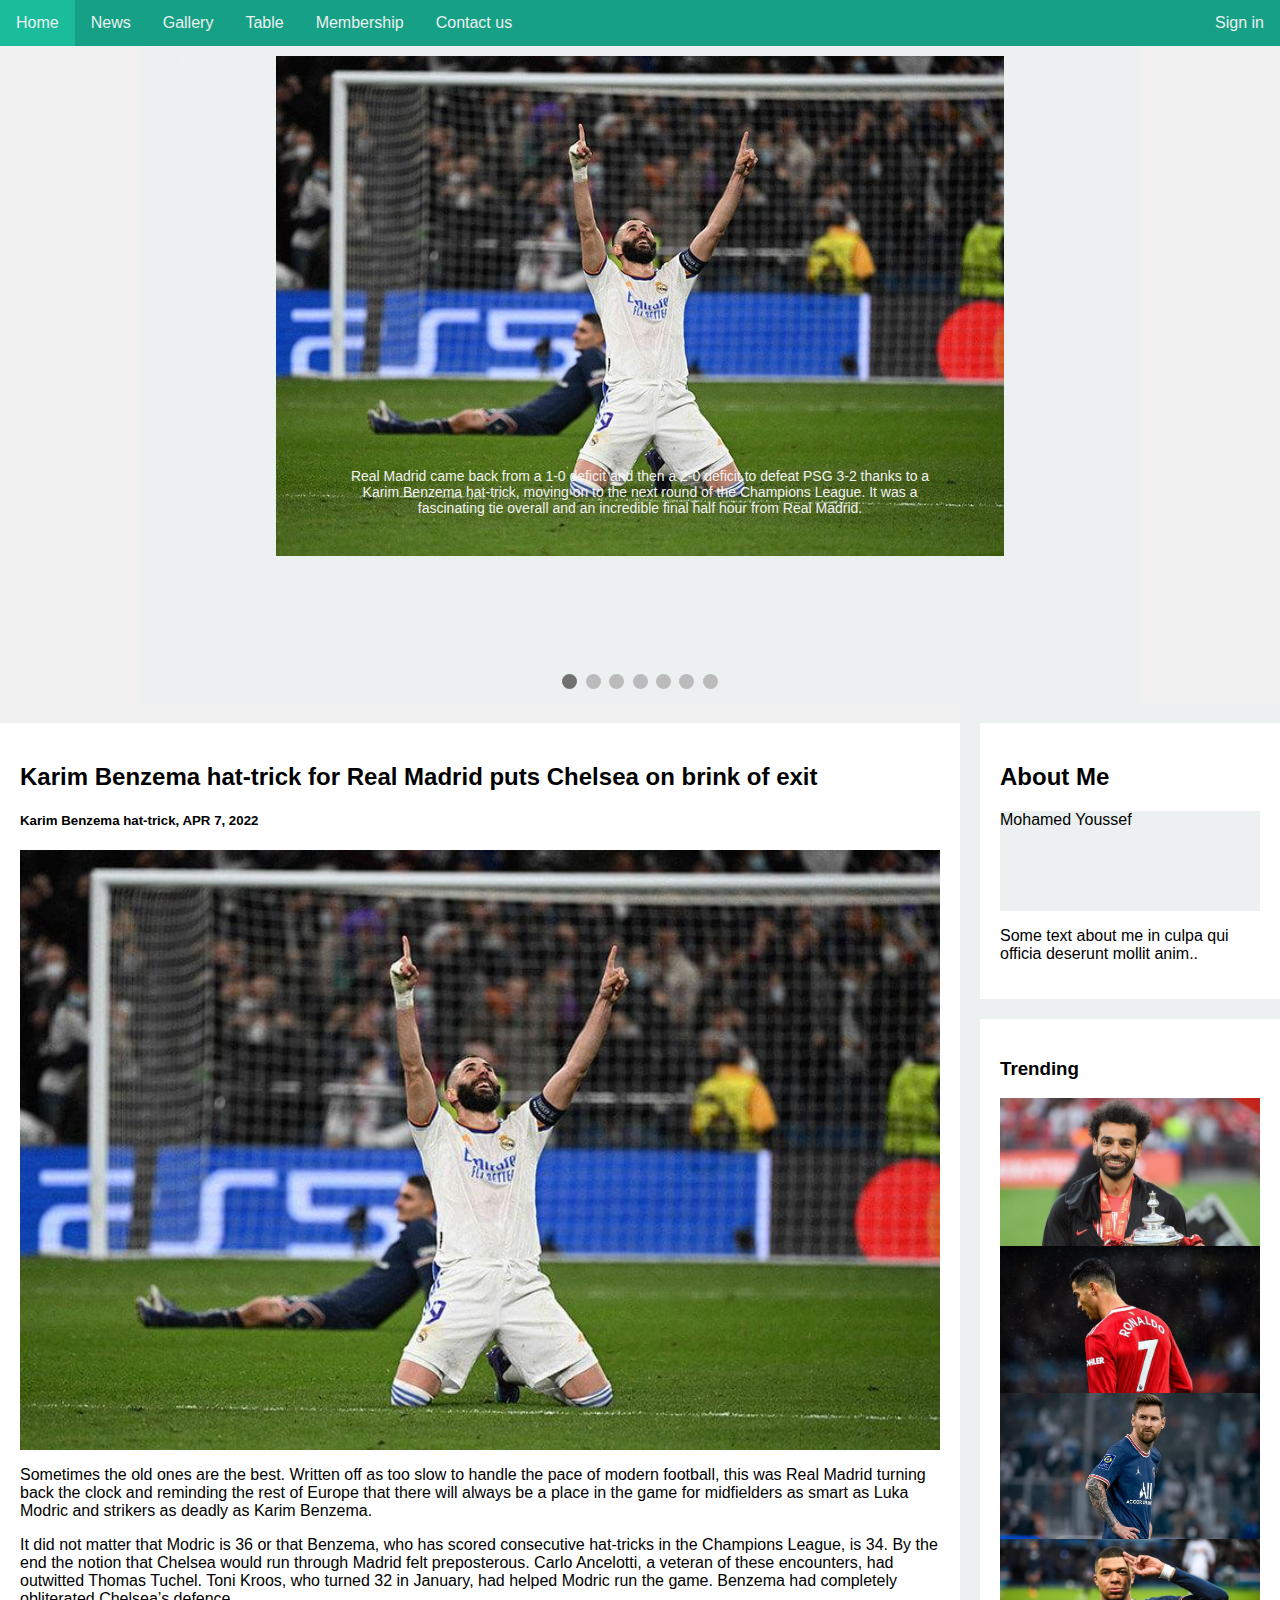
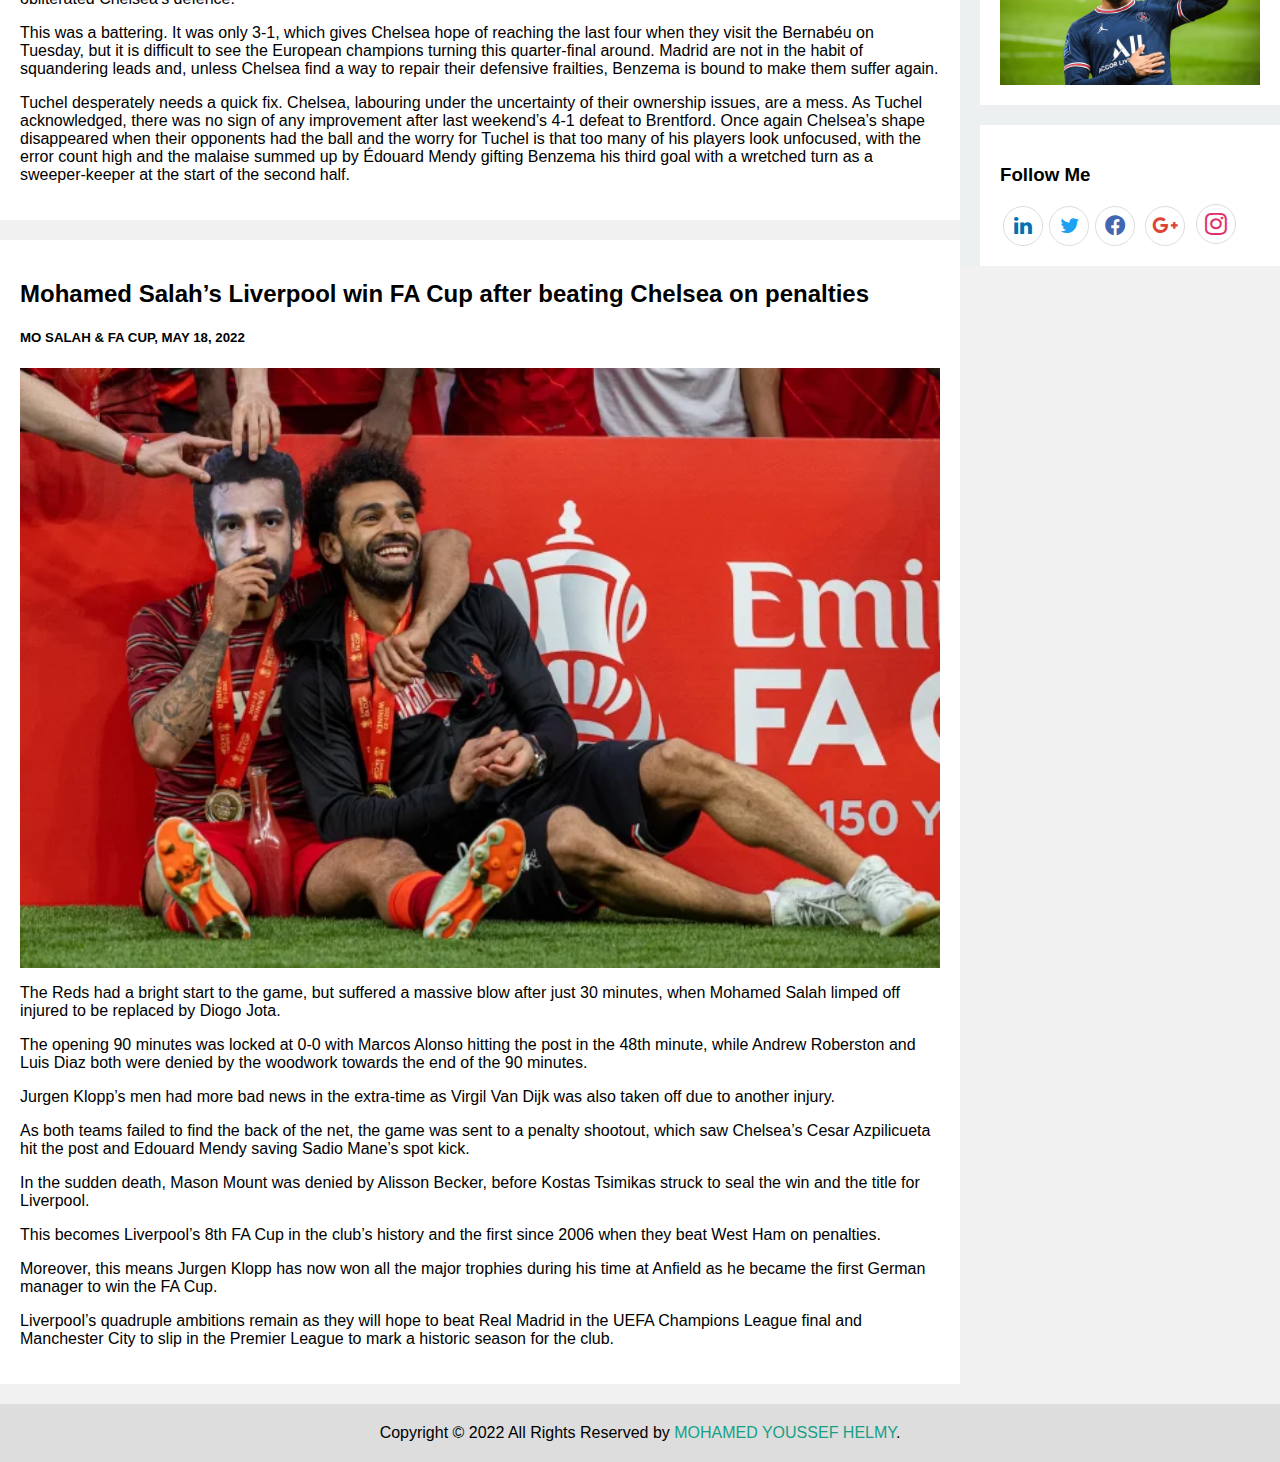
==== commit 76dc6bd9: "Update index.html" ====
--- a/index.html
+++ b/index.html
@@ -1,5 +1,6 @@
 <!DOCTYPE html>
 <html>
+    <meta name="viewport" content="width=device-width, initial-scale=1.0">
     <link rel="stylesheet" href="style.css">
     <link rel="stylesheet" href="css\all.min.css">
     <link rel="stylesheet" href="https://cdnjs.cloudflare.com/ajax/libs/font-awesome/4.7.0/css/font-awesome.min.css">
@@ -102,7 +103,7 @@
   <div class="rightcolumn">
     <div class="card" >
       <h2>About Me</h2>
-      <div class="fakeimg" style="height:100px;">Image</div>
+      <div class="fakeimg" style="height:100px;">Mohamed Youssef</div>
       <p>Some text about me in culpa qui officia deserunt mollit anim..</p>
     </div>
     <div class="card" id="trend" >
--- a/style.css
+++ b/style.css
@@ -256,7 +256,7 @@
 
 
 /* Responsive layout - when the screen is less than 800px wide, make the two columns stack on top of each other instead of next to each other */
-@media screen and (max-width: 985px) {
+@media screen and (max-width: 785px) {
   .leftcolumn, .rightcolumn {   
     width: 100%;
     padding: 0;
@@ -294,7 +294,10 @@
 }
 
 /* Responsive layout - when the screen is less than 400px wide, make the navigation links stack on top of each other instead of next to each other */
-@media screen and (max-width: 1000px) {
+@media screen and (max-width: 700px) {
+  body{
+    width: 100%;
+  }
   .topnav a {
     float: none;
     width: 100%;
@@ -304,23 +307,16 @@
       padding-top: 3px;
       text-align: center;
       background: var(--white);
-      max-width: 600px;
-      max-height: 700px;
+      height: 310px;
       position: relative;
-      margin: auto;
+      margin: 20px 0px;
     }  
     .header .mySlides  img{
       object-fit: scale-down;;
     }
     .text {
-      color: #f2f2f2;
-      font-size: 12px;
-      padding: 3px 5px;
-      position: absolute;
-      bottom: 35px;
-      width: 95%;
-      margin: 0 2.5%;
-      text-align: center;
+
+      display: none;
     }
     .fakeimg {
       background-color: var(--white);
@@ -329,6 +325,13 @@
       max-height:300px;
       overflow: hidden;
     }
-  
-  
-  }
+    .mySlides img{
+      width: 100%;
+      max-height: 250px;
+    }
+    
+.mySlides {
+  display: none;
+  height: 270px;
+}
+  }
